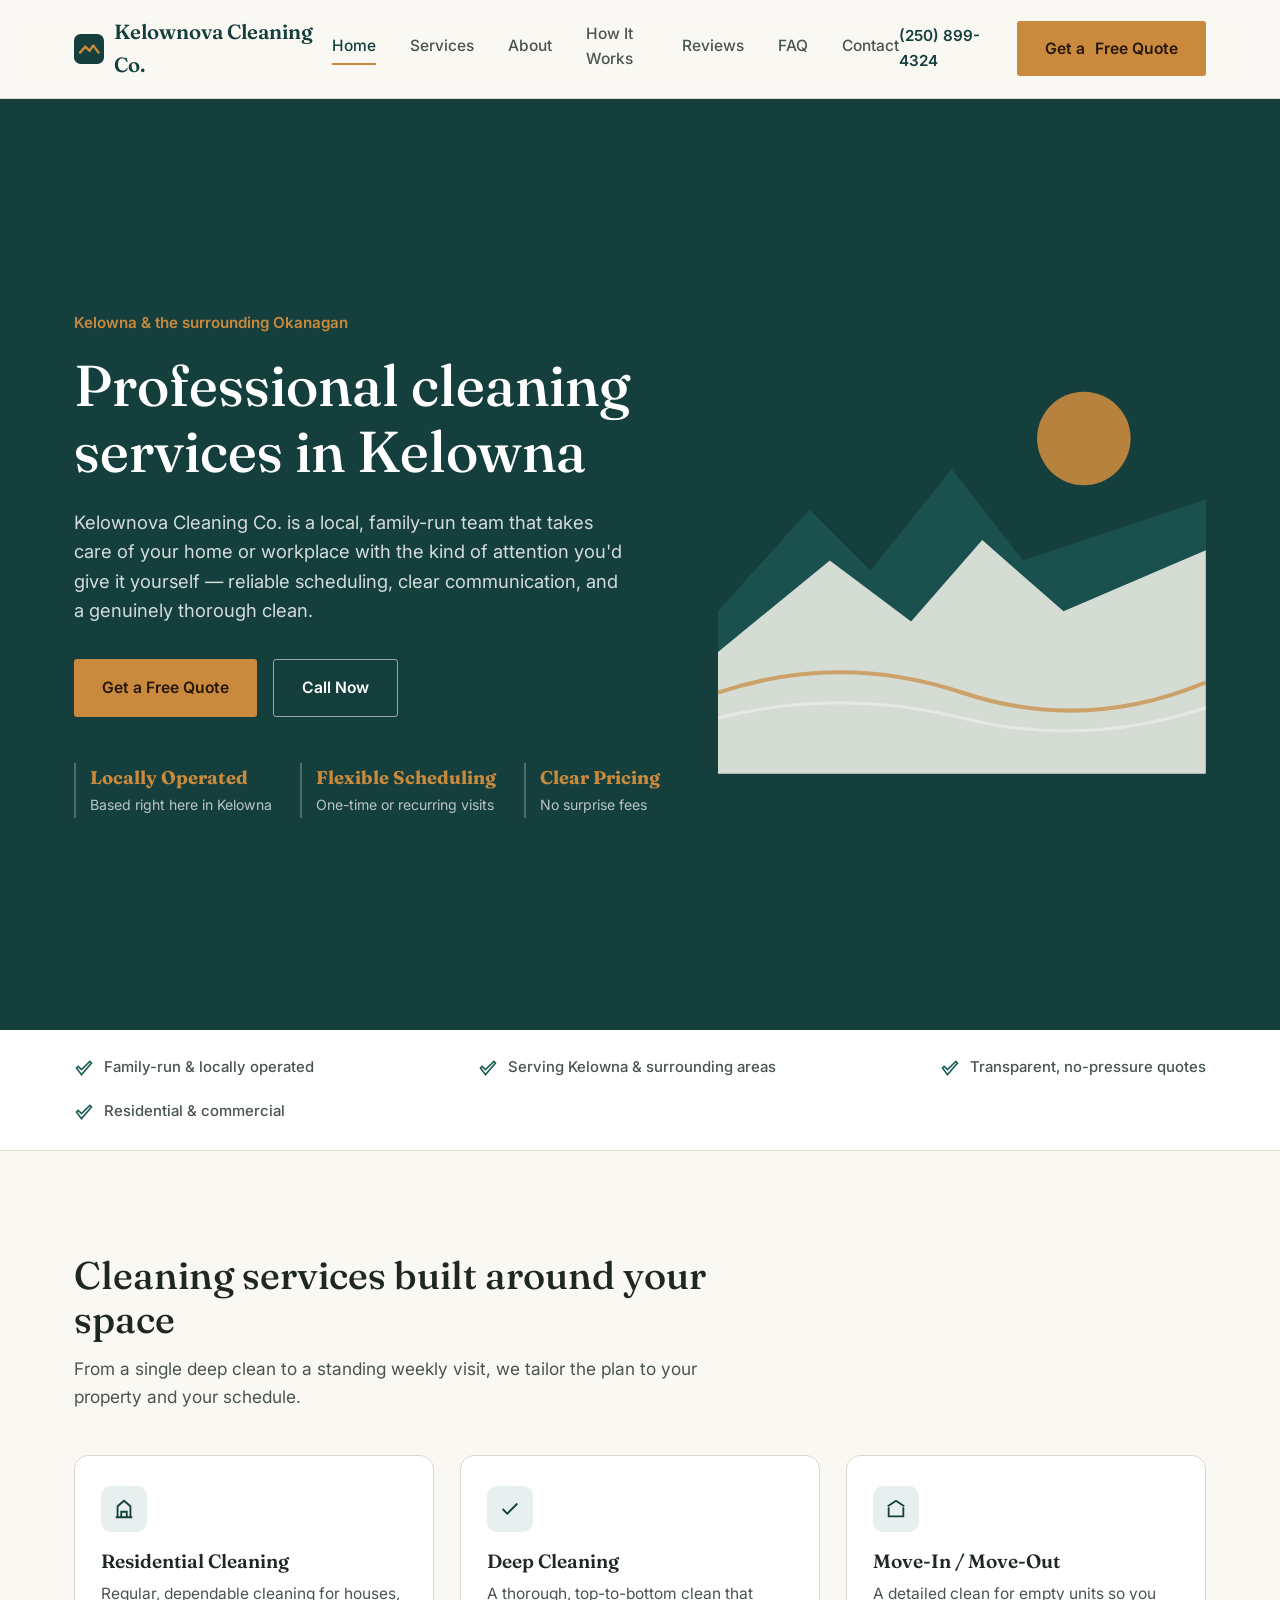
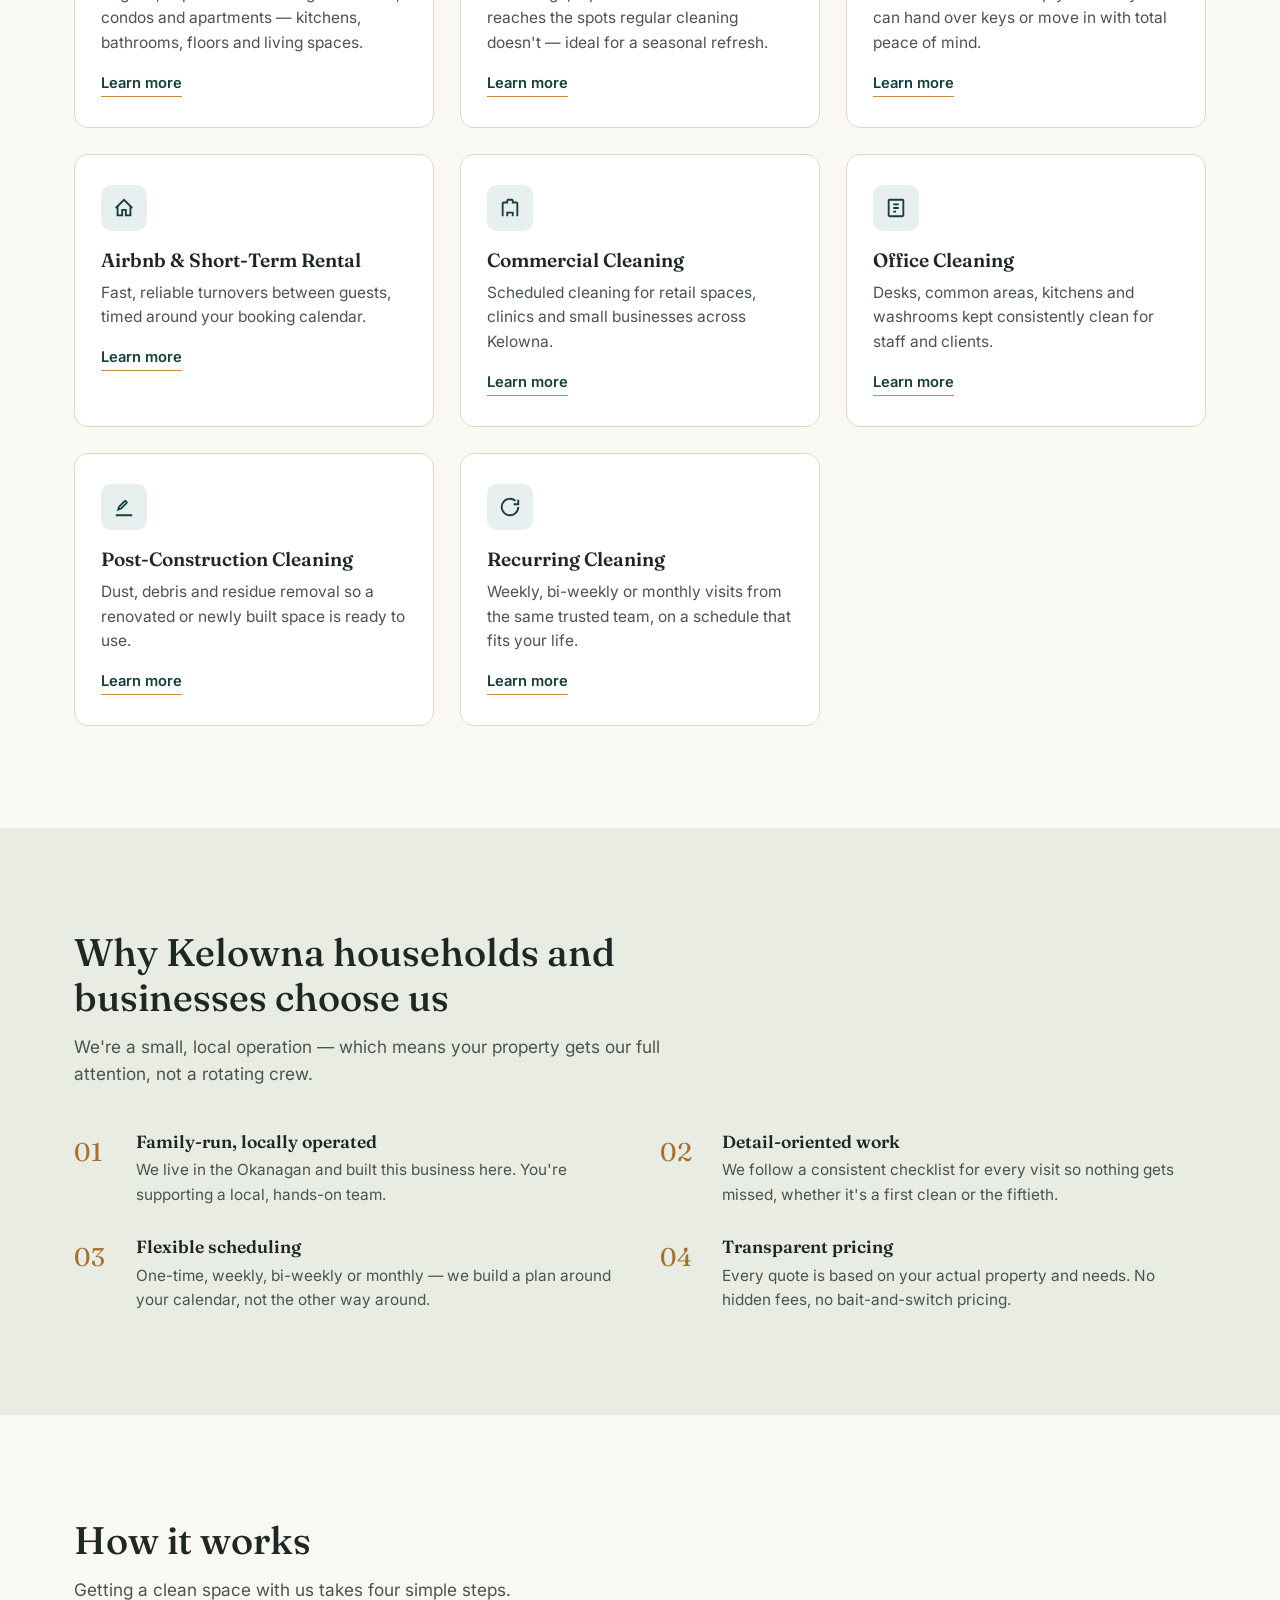
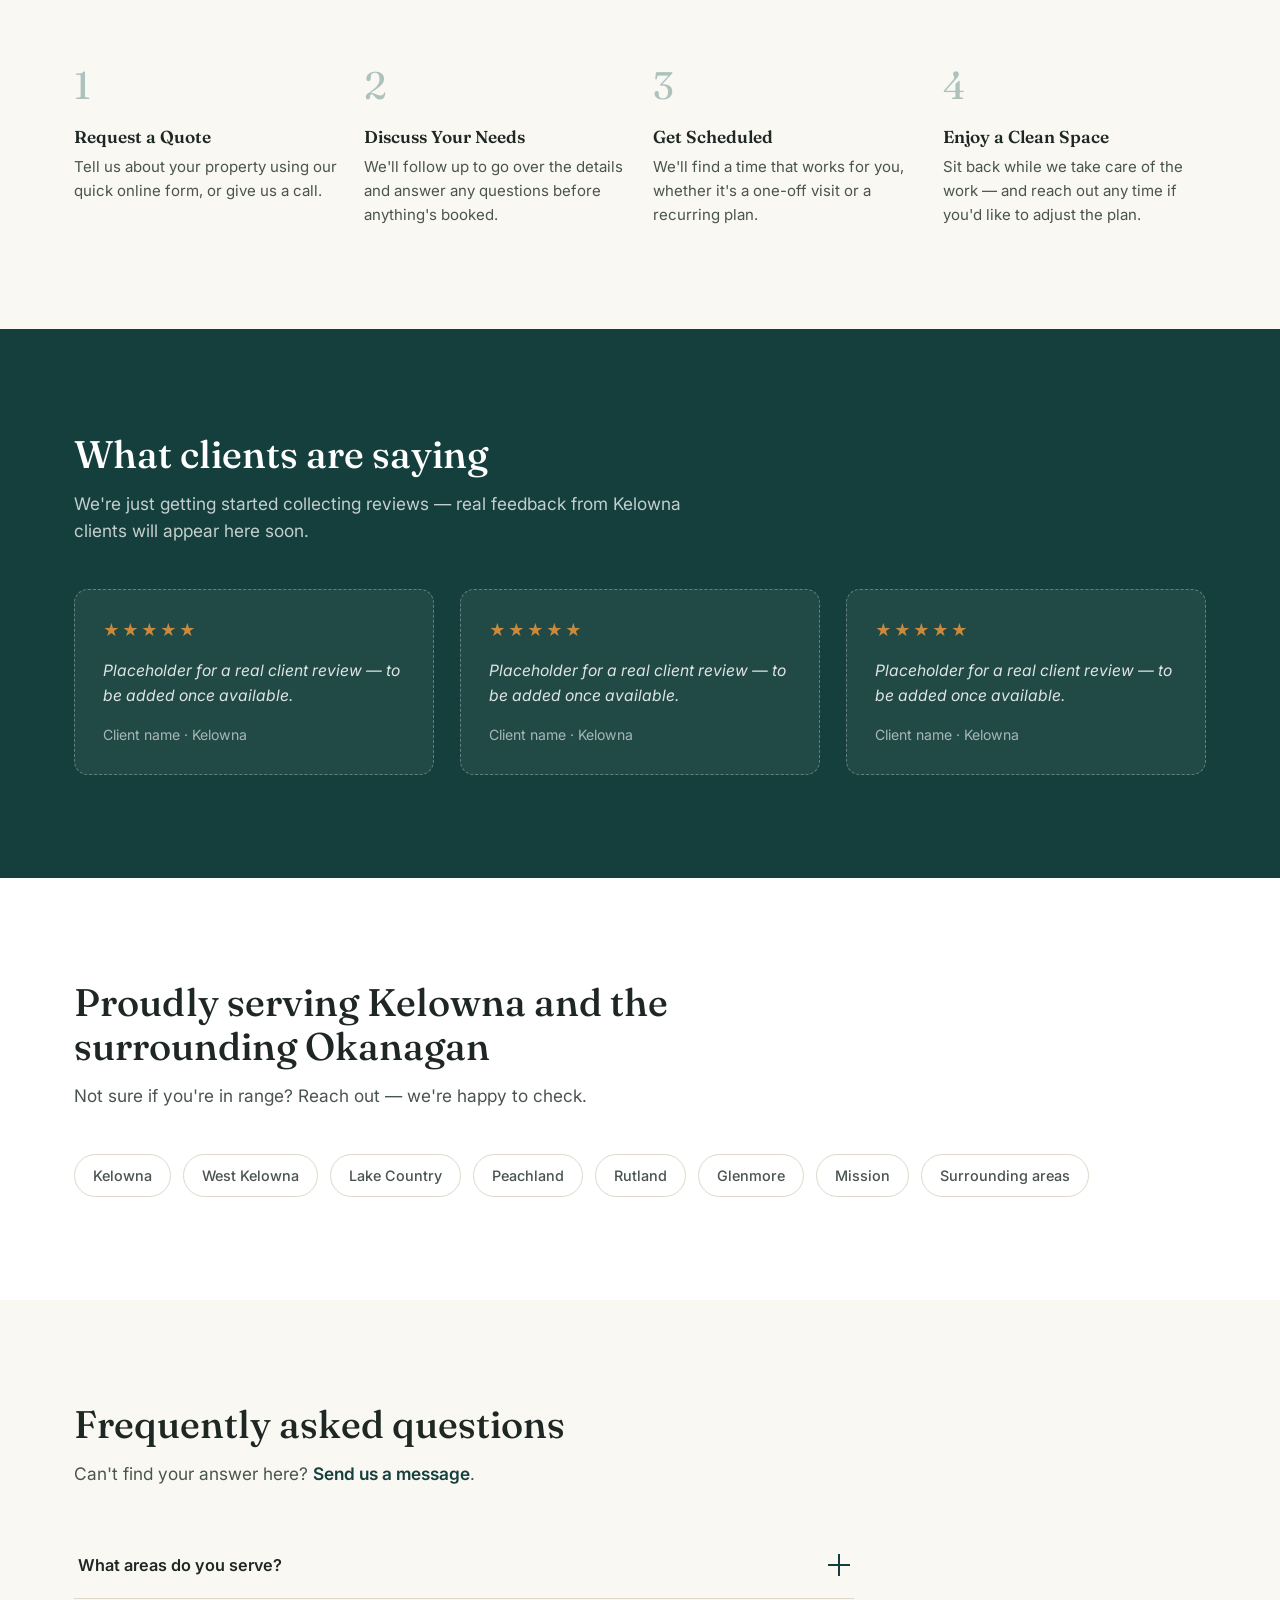
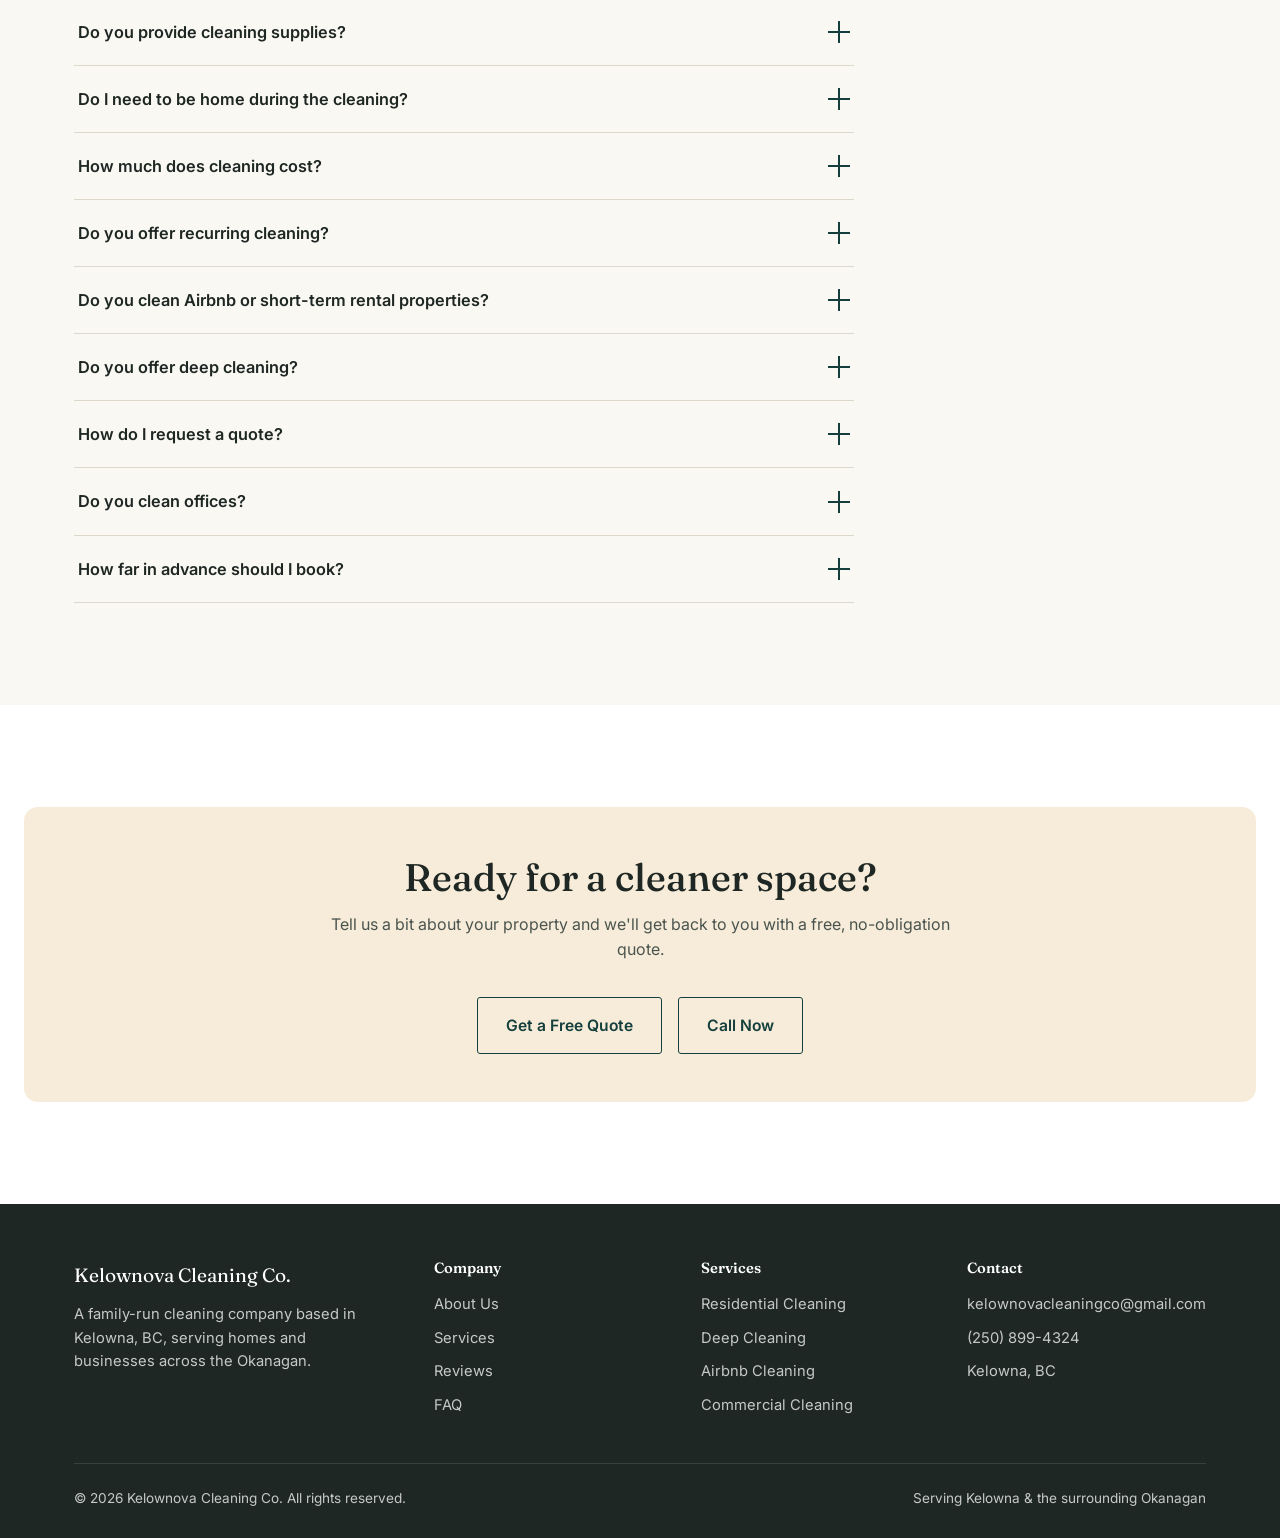
==== index.html @ 409ff2c6 "Add files via upload" ====
<!DOCTYPE html>
<html lang="en-CA">
<head>
<meta charset="UTF-8">
<meta name="viewport" content="width=device-width, initial-scale=1.0">
<title>Cleaning Services in Kelowna, BC | Kelownova Cleaning Co.</title>
<meta name="description" content="Kelownova Cleaning Co. is a family-run cleaning company serving Kelowna and the surrounding Okanagan. Residential, deep, move-out, Airbnb and commercial cleaning. Get a free quote today.">
<link rel="canonical" href="https://www.kelownovacleaningco.com/">

<!-- Open Graph -->
<meta property="og:type" content="website">
<meta property="og:site_name" content="Kelownova Cleaning Co.">
<meta property="og:title" content="Cleaning Services in Kelowna, BC | Kelownova Cleaning Co.">
<meta property="og:description" content="Reliable, detail-oriented residential and commercial cleaning in Kelowna and the surrounding Okanagan. Request your free, no-obligation quote.">
<meta property="og:url" content="https://www.kelownovacleaningco.com/">
<meta property="og:image" content="https://www.kelownovacleaningco.com/assets/og-image.jpg">
<meta property="og:locale" content="en_CA">
<meta name="twitter:card" content="summary_large_image">

<link rel="icon" href="data:image/svg+xml,<svg xmlns=%22http://www.w3.org/2000/svg%22 viewBox=%220 0 100 100%22><rect width=%22100%22 height=%22100%22 rx=%2222%22 fill=%22%23143f3c%22/><path d=%22M20 62 L38 42 L52 56 L64 38 L82 62%22 stroke=%22%23c98a3e%22 stroke-width=%228%22 fill=%22none%22 stroke-linecap=%22round%22 stroke-linejoin=%22round%22/></svg>">

<link rel="preconnect" href="https://fonts.googleapis.com">
<link rel="preconnect" href="https://fonts.gstatic.com" crossorigin>
<link href="https://fonts.googleapis.com/css2?family=Fraunces:opsz,wght@9..144,500;9..144,600&family=Inter:wght@400;500;600;700&display=swap" rel="stylesheet">
<link rel="stylesheet" href="style.css">

<script type="application/ld+json">
{
  "@context": "https://schema.org",
  "@type": "LocalBusiness",
  "@id": "https://www.kelownovacleaningco.com/#business",
  "name": "Kelownova Cleaning Co.",
  "image": "https://www.kelownovacleaningco.com/assets/og-image.jpg",
  "url": "https://www.kelownovacleaningco.com/",
  "email": "kelownovacleaningco@gmail.com",
  "priceRange": "$$",
  "areaServed": {
    "@type": "City",
    "name": "Kelowna"
  },
  "address": {
    "@type": "PostalAddress",
    "addressLocality": "Kelowna",
    "addressRegion": "BC",
    "addressCountry": "CA"
  },
  "makesOffer": [
    { "@type": "Offer", "itemOffered": { "@type": "Service", "name": "Residential Cleaning" } },
    { "@type": "Offer", "itemOffered": { "@type": "Service", "name": "Deep Cleaning" } },
    { "@type": "Offer", "itemOffered": { "@type": "Service", "name": "Move-In / Move-Out Cleaning" } },
    { "@type": "Offer", "itemOffered": { "@type": "Service", "name": "Airbnb / Short-Term Rental Cleaning" } },
    { "@type": "Offer", "itemOffered": { "@type": "Service", "name": "Commercial Cleaning" } },
    { "@type": "Offer", "itemOffered": { "@type": "Service", "name": "Office Cleaning" } },
    { "@type": "Offer", "itemOffered": { "@type": "Service", "name": "Post-Construction Cleaning" } },
    { "@type": "Offer", "itemOffered": { "@type": "Service", "name": "Recurring Cleaning" } }
  ]
}
</script>
</head>
<body>

<a class="skip-link" href="#main">Skip to main content</a>

<header class="site-header">
  <nav class="nav container" aria-label="Primary">
    <a href="index.html" class="brand">
      <svg width="30" height="30" viewBox="0 0 100 100" aria-hidden="true"><rect width="100" height="100" rx="22" fill="#143f3c"/><path d="M20 62 L38 42 L52 56 L64 38 L82 62" stroke="#c98a3e" stroke-width="8" fill="none" stroke-linecap="round" stroke-linejoin="round"/></svg>
      Kelownova Cleaning Co.
    </a>
    <button class="nav-toggle" aria-expanded="false" aria-controls="nav-links" aria-label="Toggle navigation menu">
      <span></span><span></span><span></span>
    </button>
    <div class="nav-links" id="nav-links">
      <a href="index.html" aria-current="page">Home</a>
      <a href="services.html">Services</a>
      <a href="about.html">About</a>
      <a href="index.html#how-it-works">How It Works</a>
      <a href="index.html#reviews">Reviews</a>
      <a href="index.html#faq">FAQ</a>
      <a href="contact.html">Contact</a>
    </div>
    <div class="nav-cta">
      <span class="nav-phone">(250) 899-4324</span>
      <a href="contact.html" class="btn btn-primary"><span class="btn-text-full">Get a</span> Free Quote</a>
    </div>
  </nav>
</header>

<main id="main">

  <!-- HERO -->
  <section class="hero">
    <div class="container">
      <div class="hero-copy">
        <span class="hero-eyebrow">Kelowna &amp; the surrounding Okanagan</span>
        <h1>Professional cleaning services in Kelowna</h1>
        <p class="hero-lede">Kelownova Cleaning Co. is a local, family-run team that takes care of your home or workplace with the kind of attention you'd give it yourself &mdash; reliable scheduling, clear communication, and a genuinely thorough clean.</p>
        <div class="hero-actions">
          <a href="contact.html" class="btn btn-primary">Get a Free Quote</a>
          <a href="tel:+12508994324" class="btn btn-secondary">Call Now</a>
        </div>
        <div class="hero-trust">
          <div>
            <strong>Locally Operated</strong>
            <span>Based right here in Kelowna</span>
          </div>
          <div>
            <strong>Flexible Scheduling</strong>
            <span>One-time or recurring visits</span>
          </div>
          <div>
            <strong>Clear Pricing</strong>
            <span>No surprise fees</span>
          </div>
        </div>
      </div>
      <div class="hero-art" aria-hidden="true">
        <svg viewBox="0 0 480 420" fill="none" xmlns="http://www.w3.org/2000/svg">
          <circle cx="360" cy="90" r="46" fill="#c98a3e" opacity="0.9"/>
          <path d="M0 260 L90 160 L150 220 L230 120 L300 210 L480 150 L480 420 L0 420 Z" fill="#1f5f5b" opacity="0.55"/>
          <path d="M0 300 L110 210 L190 270 L260 190 L340 260 L480 200 L480 420 L0 420 Z" fill="#e8ece3" opacity="0.9"/>
          <path d="M0 340 Q120 300 240 340 T480 330" stroke="#c98a3e" stroke-width="4" fill="none" opacity="0.7"/>
          <path d="M0 365 Q120 335 240 365 T480 355" stroke="#faf8f3" stroke-width="3" fill="none" opacity="0.5"/>
        </svg>
      </div>
    </div>
  </section>

  <!-- TRUST BAR -->
  <div class="trust-bar">
    <div class="container">
      <div class="trust-item">
        <svg width="20" height="20" viewBox="0 0 24 24" fill="none" stroke="currentColor" stroke-width="2"><path d="M3 12l2-2 4 4L19 4l2 2L9 20z"/></svg>
        Family-run &amp; locally operated
      </div>
      <div class="trust-item">
        <svg width="20" height="20" viewBox="0 0 24 24" fill="none" stroke="currentColor" stroke-width="2"><path d="M3 12l2-2 4 4L19 4l2 2L9 20z"/></svg>
        Serving Kelowna &amp; surrounding areas
      </div>
      <div class="trust-item">
        <svg width="20" height="20" viewBox="0 0 24 24" fill="none" stroke="currentColor" stroke-width="2"><path d="M3 12l2-2 4 4L19 4l2 2L9 20z"/></svg>
        Transparent, no-pressure quotes
      </div>
      <div class="trust-item">
        <svg width="20" height="20" viewBox="0 0 24 24" fill="none" stroke="currentColor" stroke-width="2"><path d="M3 12l2-2 4 4L19 4l2 2L9 20z"/></svg>
        Residential &amp; commercial
      </div>
    </div>
  </div>

  <!-- SERVICES OVERVIEW -->
  <section id="services" class="bg-cream">
    <div class="container">
      <div class="section-head reveal">
        <h2>Cleaning services built around your space</h2>
        <p>From a single deep clean to a standing weekly visit, we tailor the plan to your property and your schedule.</p>
      </div>
      <div class="grid-3">
        <article class="service-card reveal">
          <div class="icon"><svg width="22" height="22" viewBox="0 0 24 24" fill="none" stroke="currentColor" stroke-width="2"><path d="M3 21h18M5 21V9l7-6 7 6v12M9 21v-6h6v6"/></svg></div>
          <h3>Residential Cleaning</h3>
          <p>Regular, dependable cleaning for houses, condos and apartments &mdash; kitchens, bathrooms, floors and living spaces.</p>
          <a class="card-link" href="services.html#residential">Learn more</a>
        </article>
        <article class="service-card reveal">
          <div class="icon"><svg width="22" height="22" viewBox="0 0 24 24" fill="none" stroke="currentColor" stroke-width="2"><path d="M20 6L9 17l-5-5"/></svg></div>
          <h3>Deep Cleaning</h3>
          <p>A thorough, top-to-bottom clean that reaches the spots regular cleaning doesn't &mdash; ideal for a seasonal refresh.</p>
          <a class="card-link" href="services.html#deep-cleaning">Learn more</a>
        </article>
        <article class="service-card reveal">
          <div class="icon"><svg width="22" height="22" viewBox="0 0 24 24" fill="none" stroke="currentColor" stroke-width="2"><path d="M3 9l9-6 9 6M4 10v10h16V10"/></svg></div>
          <h3>Move-In / Move-Out</h3>
          <p>A detailed clean for empty units so you can hand over keys or move in with total peace of mind.</p>
          <a class="card-link" href="services.html#move-in-out">Learn more</a>
        </article>
        <article class="service-card reveal">
          <div class="icon"><svg width="22" height="22" viewBox="0 0 24 24" fill="none" stroke="currentColor" stroke-width="2"><path d="M3 12l9-9 9 9M5 10v10h5v-6h4v6h5V10"/></svg></div>
          <h3>Airbnb &amp; Short-Term Rental</h3>
          <p>Fast, reliable turnovers between guests, timed around your booking calendar.</p>
          <a class="card-link" href="services.html#airbnb">Learn more</a>
        </article>
        <article class="service-card reveal">
          <div class="icon"><svg width="22" height="22" viewBox="0 0 24 24" fill="none" stroke="currentColor" stroke-width="2"><path d="M4 21V7a1 1 0 011-1h4V4a1 1 0 011-1h4a1 1 0 011 1v2h4a1 1 0 011 1v14M9 21v-4h6v4"/></svg></div>
          <h3>Commercial Cleaning</h3>
          <p>Scheduled cleaning for retail spaces, clinics and small businesses across Kelowna.</p>
          <a class="card-link" href="services.html#commercial">Learn more</a>
        </article>
        <article class="service-card reveal">
          <div class="icon"><svg width="22" height="22" viewBox="0 0 24 24" fill="none" stroke="currentColor" stroke-width="2"><rect x="4" y="3" width="16" height="18" rx="1"/><path d="M9 8h6M9 12h6M9 16h3"/></svg></div>
          <h3>Office Cleaning</h3>
          <p>Desks, common areas, kitchens and washrooms kept consistently clean for staff and clients.</p>
          <a class="card-link" href="services.html#office">Learn more</a>
        </article>
        <article class="service-card reveal">
          <div class="icon"><svg width="22" height="22" viewBox="0 0 24 24" fill="none" stroke="currentColor" stroke-width="2"><path d="M14.7 6.3a1 1 0 010 1.4l-6 6-3 1 1-3 6-6a1 1 0 011.4 0zM3 21h18"/></svg></div>
          <h3>Post-Construction Cleaning</h3>
          <p>Dust, debris and residue removal so a renovated or newly built space is ready to use.</p>
          <a class="card-link" href="services.html#post-construction">Learn more</a>
        </article>
        <article class="service-card reveal">
          <div class="icon"><svg width="22" height="22" viewBox="0 0 24 24" fill="none" stroke="currentColor" stroke-width="2"><path d="M21 12a9 9 0 11-3-6.7M21 4v5h-5"/></svg></div>
          <h3>Recurring Cleaning</h3>
          <p>Weekly, bi-weekly or monthly visits from the same trusted team, on a schedule that fits your life.</p>
          <a class="card-link" href="services.html#recurring">Learn more</a>
        </article>
      </div>
    </div>
  </section>

  <!-- WHY CHOOSE US -->
  <section class="why">
    <div class="container">
      <div class="section-head reveal">
        <h2>Why Kelowna households and businesses choose us</h2>
        <p>We're a small, local operation &mdash; which means your property gets our full attention, not a rotating crew.</p>
      </div>
      <div class="why-list">
        <div class="why-item reveal">
          <span class="num">01</span>
          <div>
            <h3>Family-run, locally operated</h3>
            <p>We live in the Okanagan and built this business here. You're supporting a local, hands-on team.</p>
          </div>
        </div>
        <div class="why-item reveal">
          <span class="num">02</span>
          <div>
            <h3>Detail-oriented work</h3>
            <p>We follow a consistent checklist for every visit so nothing gets missed, whether it's a first clean or the fiftieth.</p>
          </div>
        </div>
        <div class="why-item reveal">
          <span class="num">03</span>
          <div>
            <h3>Flexible scheduling</h3>
            <p>One-time, weekly, bi-weekly or monthly &mdash; we build a plan around your calendar, not the other way around.</p>
          </div>
        </div>
        <div class="why-item reveal">
          <span class="num">04</span>
          <div>
            <h3>Transparent pricing</h3>
            <p>Every quote is based on your actual property and needs. No hidden fees, no bait-and-switch pricing.</p>
          </div>
        </div>
      </div>
    </div>
  </section>

  <!-- HOW IT WORKS -->
  <section id="how-it-works" class="bg-cream">
    <div class="container">
      <div class="section-head reveal">
        <h2>How it works</h2>
        <p>Getting a clean space with us takes four simple steps.</p>
      </div>
      <div class="steps">
        <div class="step reveal">
          <span class="step-number">1</span>
          <h3>Request a Quote</h3>
          <p>Tell us about your property using our quick online form, or give us a call.</p>
        </div>
        <div class="step reveal">
          <span class="step-number">2</span>
          <h3>Discuss Your Needs</h3>
          <p>We'll follow up to go over the details and answer any questions before anything's booked.</p>
        </div>
        <div class="step reveal">
          <span class="step-number">3</span>
          <h3>Get Scheduled</h3>
          <p>We'll find a time that works for you, whether it's a one-off visit or a recurring plan.</p>
        </div>
        <div class="step reveal">
          <span class="step-number">4</span>
          <h3>Enjoy a Clean Space</h3>
          <p>Sit back while we take care of the work &mdash; and reach out any time if you'd like to adjust the plan.</p>
        </div>
      </div>
    </div>
  </section>

  <!-- REVIEWS -->
  <section id="reviews" class="reviews">
    <div class="container">
      <div class="section-head reveal">
        <h2>What clients are saying</h2>
        <p>We're just getting started collecting reviews &mdash; real feedback from Kelowna clients will appear here soon.</p>
      </div>
      <div class="grid-3">
        <div class="review-card reveal">
          <div class="stars" aria-hidden="true">★★★★★</div>
          <p class="quote">Placeholder for a real client review &mdash; to be added once available.</p>
          <div class="who">Client name &middot; Kelowna</div>
        </div>
        <div class="review-card reveal">
          <div class="stars" aria-hidden="true">★★★★★</div>
          <p class="quote">Placeholder for a real client review &mdash; to be added once available.</p>
          <div class="who">Client name &middot; Kelowna</div>
        </div>
        <div class="review-card reveal">
          <div class="stars" aria-hidden="true">★★★★★</div>
          <p class="quote">Placeholder for a real client review &mdash; to be added once available.</p>
          <div class="who">Client name &middot; Kelowna</div>
        </div>
      </div>
    </div>
  </section>

  <!-- SERVICE AREA -->
  <section class="bg-paper">
    <div class="container">
      <div class="section-head reveal">
        <h2>Proudly serving Kelowna and the surrounding Okanagan</h2>
        <p>Not sure if you're in range? Reach out &mdash; we're happy to check.</p>
      </div>
      <div class="area-list reveal">
        <span class="area-chip">Kelowna</span>
        <span class="area-chip">West Kelowna</span>
        <span class="area-chip">Lake Country</span>
        <span class="area-chip">Peachland</span>
        <span class="area-chip">Rutland</span>
        <span class="area-chip">Glenmore</span>
        <span class="area-chip">Mission</span>
        <span class="area-chip">Surrounding areas</span>
      </div>
    </div>
  </section>

  <!-- FAQ -->
  <section id="faq" class="bg-cream">
    <div class="container">
      <div class="section-head reveal">
        <h2>Frequently asked questions</h2>
        <p>Can't find your answer here? <a href="contact.html" style="color:var(--lake-dark); font-weight:600;">Send us a message</a>.</p>
      </div>
      <div class="faq-list reveal">
        <details class="faq-item">
          <summary>What areas do you serve?<span class="plus" aria-hidden="true"></span></summary>
          <p class="faq-answer">We serve Kelowna and the surrounding Okanagan, including West Kelowna, Lake Country and Peachland. If you're just outside these areas, reach out and we'll let you know if we can help.</p>
        </details>
        <details class="faq-item">
          <summary>Do you provide cleaning supplies?<span class="plus" aria-hidden="true"></span></summary>
          <p class="faq-answer">We can discuss whether we bring supplies and equipment or use yours when we go over your quote, so everything is clear before your first visit.</p>
        </details>
        <details class="faq-item">
          <summary>Do I need to be home during the cleaning?<span class="plus" aria-hidden="true"></span></summary>
          <p class="faq-answer">Not necessarily. Many clients provide access instructions and go about their day. We'll work out an arrangement that feels comfortable for you.</p>
        </details>
        <details class="faq-item">
          <summary>How much does cleaning cost?<span class="plus" aria-hidden="true"></span></summary>
          <p class="faq-answer">Pricing depends on the size and condition of your property, the type of cleaning and how often you'd like us to visit. Request a free quote and we'll give you a clear, upfront price.</p>
        </details>
        <details class="faq-item">
          <summary>Do you offer recurring cleaning?<span class="plus" aria-hidden="true"></span></summary>
          <p class="faq-answer">Yes. We offer weekly, bi-weekly and monthly recurring plans in addition to one-time visits.</p>
        </details>
        <details class="faq-item">
          <summary>Do you clean Airbnb or short-term rental properties?<span class="plus" aria-hidden="true"></span></summary>
          <p class="faq-answer">Yes, we offer turnover cleaning for short-term rentals, timed around your guest check-in and check-out schedule.</p>
        </details>
        <details class="faq-item">
          <summary>Do you offer deep cleaning?<span class="plus" aria-hidden="true"></span></summary>
          <p class="faq-answer">Yes. Deep cleaning covers the detailed, less-frequent tasks that go beyond a standard clean &mdash; a great option for a seasonal reset or before a regular cleaning plan begins.</p>
        </details>
        <details class="faq-item">
          <summary>How do I request a quote?<span class="plus" aria-hidden="true"></span></summary>
          <p class="faq-answer">Fill out the quote form on our Contact page or give us a call. We'll follow up to confirm details and provide a price.</p>
        </details>
        <details class="faq-item">
          <summary>Do you clean offices?<span class="plus" aria-hidden="true"></span></summary>
          <p class="faq-answer">Yes, we offer office and small commercial cleaning on a schedule that works around your business hours.</p>
        </details>
        <details class="faq-item">
          <summary>How far in advance should I book?<span class="plus" aria-hidden="true"></span></summary>
          <p class="faq-answer">It depends on the season and our current schedule. We recommend reaching out as early as you can, especially for move-in/move-out or one-time deep cleans with a fixed date.</p>
        </details>
      </div>
    </div>
  </section>

  <!-- FINAL CTA -->
  <section class="bg-paper">
    <div class="cta-banner reveal">
      <h2>Ready for a cleaner space?</h2>
      <p>Tell us a bit about your property and we'll get back to you with a free, no-obligation quote.</p>
      <div class="hero-actions">
        <a href="contact.html" class="btn btn-outline">Get a Free Quote</a>
        <a href="tel:+12508994324" class="btn btn-outline">Call Now</a>
      </div>
    </div>
  </section>

</main>

<footer class="site-footer">
  <div class="container">
    <div class="footer-grid">
      <div>
        <div class="footer-brand">Kelownova Cleaning Co.</div>
        <p style="max-width:32ch; font-size:0.92rem;">A family-run cleaning company based in Kelowna, BC, serving homes and businesses across the Okanagan.</p>
      </div>
      <div>
        <h4>Company</h4>
        <ul>
          <li><a href="about.html">About Us</a></li>
          <li><a href="services.html">Services</a></li>
          <li><a href="index.html#reviews">Reviews</a></li>
          <li><a href="index.html#faq">FAQ</a></li>
        </ul>
      </div>
      <div>
        <h4>Services</h4>
        <ul>
          <li><a href="services.html#residential">Residential Cleaning</a></li>
          <li><a href="services.html#deep-cleaning">Deep Cleaning</a></li>
          <li><a href="services.html#airbnb">Airbnb Cleaning</a></li>
          <li><a href="services.html#commercial">Commercial Cleaning</a></li>
        </ul>
      </div>
      <div>
        <h4>Contact</h4>
        <ul>
          <li><a href="mailto:kelownovacleaningco@gmail.com">kelownovacleaningco@gmail.com</a></li>
          <li><a href="tel:+12508994324">(250) 899-4324</a></li>
          <li>Kelowna, BC</li>
        </ul>
      </div>
    </div>
    <div class="footer-bottom">
      <span>&copy; <span id="year"></span> Kelownova Cleaning Co. All rights reserved.</span>
      <span>Serving Kelowna &amp; the surrounding Okanagan</span>
    </div>
  </div>
</footer>

<script src="script.js"></script>
</body>
</html>
---- style.css ----
/* ============================================================
   Kelownova Cleaning Co. — Stylesheet
   Design language: Okanagan lake + orchard, warm and grounded.
   Fonts: Fraunces (display) / Inter (body & UI)
   ============================================================ */

/* ---------- Reset ---------- */
*,
*::before,
*::after {
  box-sizing: border-box;
}

html {
  scroll-behavior: smooth;
}

@media (prefers-reduced-motion: reduce) {
  html {
    scroll-behavior: auto;
  }
  *,
  *::before,
  *::after {
    animation-duration: 0.01ms !important;
    animation-iteration-count: 1 !important;
    transition-duration: 0.01ms !important;
    scroll-behavior: auto !important;
  }
}

body,
h1, h2, h3, h4, p, ul, ol, figure {
  margin: 0;
}

ul, ol {
  padding: 0;
  list-style: none;
}

img {
  max-width: 100%;
  display: block;
}

a {
  color: inherit;
  text-decoration: none;
}

button {
  font: inherit;
  cursor: pointer;
  border: none;
  background: none;
}

input, select, textarea {
  font: inherit;
  color: inherit;
}

/* ---------- Tokens ---------- */
:root {
  --cream: #faf8f3;
  --paper: #ffffff;
  --ink: #1e2723;
  --ink-soft: #4a544e;
  --lake: #1f5f5b;
  --lake-dark: #143f3c;
  --lake-tint: #e7f0ee;
  --gold: #c98a3e;
  --gold-dark: #a86f2c;
  --gold-tint: #f7ecd9;
  --sage: #e8ece3;
  --line: #ddd8ca;
  --shadow: 0 20px 40px -24px rgba(20, 34, 30, 0.35);

  --font-display: "Fraunces", Georgia, serif;
  --font-body: "Inter", -apple-system, BlinkMacSystemFont, "Segoe UI", sans-serif;

  --max: 1180px;
  --radius: 6px;
  --radius-lg: 14px;
}

/* ---------- Base ---------- */
body {
  font-family: var(--font-body);
  color: var(--ink);
  background: var(--cream);
  line-height: 1.6;
  -webkit-font-smoothing: antialiased;
}

h1, h2, h3, h4 {
  font-family: var(--font-display);
  color: var(--ink);
  line-height: 1.15;
  font-weight: 600;
}

h1 { font-size: clamp(2.3rem, 4.5vw, 3.6rem); font-weight: 500; }
h2 { font-size: clamp(1.8rem, 3vw, 2.5rem); font-weight: 500; }
h3 { font-size: 1.35rem; }

p {
  max-width: 62ch;
}

.container {
  width: 100%;
  max-width: var(--max);
  margin-inline: auto;
  padding-inline: 24px;
}

section {
  padding-block: clamp(56px, 8vw, 104px);
}

.section-head {
  max-width: 640px;
  margin-bottom: 44px;
}

.section-head p {
  color: var(--ink-soft);
  font-size: 1.08rem;
  margin-top: 14px;
}

.section-head.center {
  margin-inline: auto;
  text-align: center;
}

/* Skip link */
.skip-link {
  position: absolute;
  left: -999px;
  top: auto;
  background: var(--lake-dark);
  color: #fff;
  padding: 12px 20px;
  border-radius: var(--radius);
  z-index: 200;
}

.skip-link:focus {
  left: 24px;
  top: 24px;
}

/* Focus visibility */
a:focus-visible,
button:focus-visible,
input:focus-visible,
select:focus-visible,
textarea:focus-visible,
summary:focus-visible {
  outline: 2.5px solid var(--gold-dark);
  outline-offset: 3px;
  border-radius: 3px;
}

/* ---------- Buttons ---------- */
.btn {
  display: inline-flex;
  align-items: center;
  gap: 10px;
  padding: 15px 28px;
  border-radius: 3px;
  font-weight: 600;
  font-size: 0.98rem;
  transition: transform 0.18s ease, box-shadow 0.18s ease, background 0.18s ease;
  white-space: nowrap;
}

.btn-primary {
  background: var(--gold);
  color: #26170a;
}

.btn-primary:hover {
  background: var(--gold-dark);
  transform: translateY(-1px);
}

.btn-secondary {
  background: transparent;
  color: var(--paper);
  border: 1.5px solid rgba(255, 255, 255, 0.55);
}

.btn-secondary:hover {
  background: rgba(255, 255, 255, 0.12);
}

.btn-outline {
  background: transparent;
  color: var(--lake-dark);
  border: 1.5px solid var(--lake-dark);
}

.btn-outline:hover {
  background: var(--lake-dark);
  color: #fff;
}

.btn-block {
  width: 100%;
  justify-content: center;
}

/* ---------- Header ---------- */
.site-header {
  position: sticky;
  top: 0;
  z-index: 100;
  background: rgba(250, 248, 243, 0.92);
  backdrop-filter: blur(8px);
  border-bottom: 1px solid var(--line);
}

.nav {
  display: flex;
  align-items: center;
  justify-content: space-between;
  padding-block: 16px;
}

.brand {
  display: flex;
  align-items: center;
  gap: 10px;
  font-family: var(--font-display);
  font-size: 1.28rem;
  color: var(--lake-dark);
  font-weight: 600;
}

.brand svg { flex-shrink: 0; }

.nav-links {
  display: flex;
  align-items: center;
  gap: 34px;
}

.nav-links a {
  font-size: 0.97rem;
  font-weight: 500;
  color: var(--ink-soft);
  position: relative;
  padding-bottom: 4px;
}

.nav-links a:hover,
.nav-links a[aria-current="page"] {
  color: var(--lake-dark);
}

.nav-links a[aria-current="page"]::after {
  content: "";
  position: absolute;
  left: 0;
  right: 0;
  bottom: -2px;
  height: 2px;
  background: var(--gold);
}

.nav-cta {
  display: flex;
  align-items: center;
  gap: 18px;
}

.nav-phone {
  display: none;
  font-weight: 600;
  color: var(--lake-dark);
  font-size: 0.95rem;
}

.nav-toggle {
  display: none;
  flex-direction: column;
  gap: 5px;
  padding: 8px;
}

.nav-toggle span {
  width: 24px;
  height: 2px;
  background: var(--ink);
  transition: transform 0.2s ease, opacity 0.2s ease;
}

.nav-toggle[aria-expanded="true"] span:nth-child(1) {
  transform: translateY(7px) rotate(45deg);
}
.nav-toggle[aria-expanded="true"] span:nth-child(2) {
  opacity: 0;
}
.nav-toggle[aria-expanded="true"] span:nth-child(3) {
  transform: translateY(-7px) rotate(-45deg);
}

@media (min-width: 860px) {
  .nav-phone { display: block; }
}

@media (max-width: 859px) {
  .nav-toggle { display: flex; }

  .nav-links {
    position: fixed;
    inset: 65px 0 0 0;
    background: var(--cream);
    flex-direction: column;
    justify-content: flex-start;
    align-items: flex-start;
    padding: 32px 28px;
    gap: 22px;
    transform: translateX(100%);
    transition: transform 0.28s ease;
    overflow-y: auto;
  }

  .nav-links.open {
    transform: translateX(0);
  }

  .nav-links a {
    font-size: 1.15rem;
  }

  .nav-cta .btn span.btn-text-full { display: none; }
}

/* ---------- Hero ---------- */
.hero {
  background: var(--lake-dark);
  color: #fff;
  position: relative;
  overflow: hidden;
}

.hero .container {
  display: grid;
  grid-template-columns: 1.1fr 0.9fr;
  gap: 48px;
  align-items: center;
  padding-block: clamp(56px, 9vw, 110px);
}

.hero-eyebrow {
  color: var(--gold);
  font-weight: 600;
  font-size: 0.95rem;
  margin-bottom: 18px;
  display: block;
}

.hero h1 {
  color: #fff;
}

.hero-lede {
  color: rgba(255, 255, 255, 0.82);
  font-size: 1.15rem;
  margin-top: 22px;
  max-width: 46ch;
}

.hero-actions {
  display: flex;
  flex-wrap: wrap;
  gap: 16px;
  margin-top: 34px;
}

.hero-trust {
  display: flex;
  gap: 28px;
  margin-top: 46px;
  flex-wrap: wrap;
}

.hero-trust div {
  border-left: 2px solid rgba(255, 255, 255, 0.25);
  padding-left: 14px;
}

.hero-trust strong {
  display: block;
  font-family: var(--font-display);
  font-size: 1.15rem;
  color: var(--gold);
}

.hero-trust span {
  font-size: 0.88rem;
  color: rgba(255, 255, 255, 0.7);
}

.hero-art {
  position: relative;
}

.hero-art svg {
  width: 100%;
  height: auto;
}

@media (max-width: 900px) {
  .hero .container {
    grid-template-columns: 1fr;
  }
  .hero-art {
    order: -1;
    max-width: 340px;
    margin-inline: auto;
  }
}

/* ---------- Trust bar ---------- */
.trust-bar {
  background: var(--paper);
  border-bottom: 1px solid var(--line);
  padding-block: 26px;
}

.trust-bar .container {
  display: flex;
  flex-wrap: wrap;
  gap: 20px 40px;
  justify-content: space-between;
  align-items: center;
}

.trust-item {
  display: flex;
  align-items: center;
  gap: 10px;
  font-size: 0.93rem;
  color: var(--ink-soft);
  font-weight: 500;
}

.trust-item svg {
  color: var(--lake);
  flex-shrink: 0;
}

/* ---------- Cards / grids ---------- */
.grid-3 {
  display: grid;
  grid-template-columns: repeat(3, 1fr);
  gap: 26px;
}

.grid-2 {
  display: grid;
  grid-template-columns: repeat(2, 1fr);
  gap: 26px;
}

@media (max-width: 860px) {
  .grid-3 { grid-template-columns: 1fr 1fr; }
}
@media (max-width: 600px) {
  .grid-3, .grid-2 { grid-template-columns: 1fr; }
}

.service-card {
  background: var(--paper);
  border: 1px solid var(--line);
  border-radius: var(--radius-lg);
  padding: 30px 26px;
  transition: border-color 0.2s ease, transform 0.2s ease;
}

.service-card:hover {
  border-color: var(--lake);
  transform: translateY(-3px);
}

.service-card .icon {
  width: 46px;
  height: 46px;
  border-radius: 10px;
  background: var(--lake-tint);
  color: var(--lake-dark);
  display: flex;
  align-items: center;
  justify-content: center;
  margin-bottom: 18px;
}

.service-card h3 {
  margin-bottom: 10px;
  font-size: 1.2rem;
}

.service-card p {
  color: var(--ink-soft);
  font-size: 0.97rem;
}

.service-card a.card-link {
  display: inline-block;
  margin-top: 16px;
  font-weight: 600;
  color: var(--lake-dark);
  font-size: 0.92rem;
  border-bottom: 1.5px solid var(--gold);
}

/* ---------- Why choose us ---------- */
.why {
  background: var(--sage);
}

.why-list {
  display: grid;
  grid-template-columns: repeat(2, 1fr);
  gap: 30px 40px;
}

@media (max-width: 700px) {
  .why-list { grid-template-columns: 1fr; }
}

.why-item {
  display: flex;
  gap: 18px;
}

.why-item .num {
  font-family: var(--font-display);
  font-size: 1.6rem;
  color: var(--gold-dark);
  flex-shrink: 0;
  width: 44px;
}

.why-item h3 {
  font-size: 1.1rem;
  margin-bottom: 6px;
}

.why-item p {
  color: var(--ink-soft);
  font-size: 0.96rem;
}

/* ---------- How it works ---------- */
.steps {
  display: grid;
  grid-template-columns: repeat(4, 1fr);
  gap: 26px;
  counter-reset: step;
}

@media (max-width: 900px) {
  .steps { grid-template-columns: 1fr 1fr; }
}
@media (max-width: 560px) {
  .steps { grid-template-columns: 1fr; }
}

.step {
  position: relative;
  padding-top: 8px;
}

.step .step-number {
  font-family: var(--font-display);
  font-size: 2.4rem;
  color: var(--lake);
  opacity: 0.35;
  display: block;
  margin-bottom: 10px;
}

.step h3 {
  font-size: 1.08rem;
  margin-bottom: 8px;
}

.step p {
  color: var(--ink-soft);
  font-size: 0.94rem;
}

/* ---------- Reviews ---------- */
.reviews {
  background: var(--lake-dark);
  color: #fff;
}

.reviews .section-head p {
  color: rgba(255, 255, 255, 0.75);
}

.reviews .section-head h2 {
  color: #fff;
}

.review-card {
  background: rgba(255, 255, 255, 0.06);
  border: 1px dashed rgba(255, 255, 255, 0.3);
  border-radius: var(--radius-lg);
  padding: 28px;
}

.review-card .stars {
  color: var(--gold);
  letter-spacing: 2px;
  margin-bottom: 14px;
}

.review-card p.quote {
  font-style: italic;
  color: rgba(255, 255, 255, 0.85);
  font-size: 0.98rem;
}

.review-card .who {
  margin-top: 16px;
  font-size: 0.88rem;
  color: rgba(255, 255, 255, 0.6);
}

/* ---------- Service area ---------- */
.area-list {
  display: flex;
  flex-wrap: wrap;
  gap: 12px;
  margin-top: 8px;
}

.area-chip {
  padding: 9px 18px;
  background: var(--paper);
  border: 1px solid var(--line);
  border-radius: 999px;
  font-size: 0.9rem;
  font-weight: 500;
  color: var(--ink-soft);
}

/* ---------- FAQ ---------- */
.faq-list {
  max-width: 780px;
}

.faq-item {
  border-bottom: 1px solid var(--line);
}

.faq-item summary {
  padding: 20px 4px;
  font-weight: 600;
  font-size: 1.02rem;
  cursor: pointer;
  display: flex;
  justify-content: space-between;
  align-items: center;
  gap: 16px;
  list-style: none;
}

.faq-item summary::-webkit-details-marker {
  display: none;
}

.faq-item summary .plus {
  flex-shrink: 0;
  width: 22px;
  height: 22px;
  position: relative;
}

.faq-item summary .plus::before,
.faq-item summary .plus::after {
  content: "";
  position: absolute;
  background: var(--lake-dark);
  transition: transform 0.2s ease;
}

.faq-item summary .plus::before {
  left: 0; top: 50%; width: 100%; height: 2px; transform: translateY(-50%);
}

.faq-item summary .plus::after {
  top: 0; left: 50%; height: 100%; width: 2px; transform: translateX(-50%);
}

.faq-item[open] summary .plus::after {
  transform: translateX(-50%) rotate(90deg);
  opacity: 0;
}

.faq-item .faq-answer {
  padding: 0 4px 22px;
  color: var(--ink-soft);
  max-width: 68ch;
}

/* ---------- CTA banner ---------- */
.cta-banner {
  background: var(--gold-tint);
  border-radius: var(--radius-lg);
  padding: 48px;
  text-align: center;
  margin-inline: 24px;
}

.cta-banner h2 {
  margin-bottom: 12px;
}

.cta-banner p {
  color: var(--ink-soft);
  margin-inline: auto;
  margin-bottom: 26px;
}

.cta-banner .hero-actions {
  justify-content: center;
}

/* ---------- Footer ---------- */
.site-footer {
  background: var(--ink);
  color: rgba(255, 255, 255, 0.75);
  padding-block: 56px 28px;
}

.footer-grid {
  display: grid;
  grid-template-columns: 1.4fr 1fr 1fr 1fr;
  gap: 32px;
  padding-bottom: 36px;
  border-bottom: 1px solid rgba(255, 255, 255, 0.12);
}

@media (max-width: 760px) {
  .footer-grid { grid-template-columns: 1fr 1fr; }
}
@media (max-width: 480px) {
  .footer-grid { grid-template-columns: 1fr; }
}

.footer-brand {
  font-family: var(--font-display);
  color: #fff;
  font-size: 1.2rem;
  margin-bottom: 12px;
}

.footer-grid h4 {
  color: #fff;
  font-size: 0.92rem;
  margin-bottom: 16px;
  font-weight: 600;
}

.footer-grid ul li {
  margin-bottom: 10px;
  font-size: 0.92rem;
}

.footer-grid ul li a:hover {
  color: #fff;
}

.footer-bottom {
  padding-top: 24px;
  font-size: 0.85rem;
  display: flex;
  justify-content: space-between;
  flex-wrap: wrap;
  gap: 10px;
}

/* ---------- Page hero (interior pages) ---------- */
.page-hero {
  background: var(--lake-dark);
  color: #fff;
  padding-block: 64px 56px;
}

.page-hero h1 {
  color: #fff;
  max-width: 20ch;
}

.page-hero p {
  color: rgba(255, 255, 255, 0.8);
  margin-top: 16px;
  font-size: 1.08rem;
}

.breadcrumb {
  font-size: 0.88rem;
  color: rgba(255, 255, 255, 0.6);
  margin-bottom: 18px;
}

.breadcrumb a { color: rgba(255, 255, 255, 0.85); }

/* ---------- Services page ---------- */
.service-detail {
  display: grid;
  grid-template-columns: 0.9fr 1.1fr;
  gap: 48px;
  align-items: start;
  padding-block: 52px;
  border-bottom: 1px solid var(--line);
}

.service-detail:last-of-type {
  border-bottom: none;
}

@media (max-width: 800px) {
  .service-detail {
    grid-template-columns: 1fr;
    gap: 22px;
  }
}

.service-detail .icon-lg {
  width: 58px;
  height: 58px;
  border-radius: 14px;
  background: var(--lake-tint);
  color: var(--lake-dark);
  display: flex;
  align-items: center;
  justify-content: center;
  margin-bottom: 18px;
}

.service-detail .tag {
  display: inline-block;
  background: var(--gold-tint);
  color: var(--gold-dark);
  font-size: 0.82rem;
  font-weight: 600;
  padding: 5px 12px;
  border-radius: 999px;
  margin-bottom: 14px;
}

.service-detail-body ul {
  margin-top: 18px;
  display: grid;
  gap: 10px;
}

.service-detail-body ul li {
  display: flex;
  gap: 10px;
  font-size: 0.96rem;
  color: var(--ink-soft);
}

.service-detail-body ul li svg {
  flex-shrink: 0;
  color: var(--lake);
  margin-top: 3px;
}

.service-detail-body .btn {
  margin-top: 22px;
}

/* ---------- About page ---------- */
.about-hero-split {
  display: grid;
  grid-template-columns: 1fr 1fr;
  gap: 48px;
  align-items: center;
}

@media (max-width: 800px) {
  .about-hero-split { grid-template-columns: 1fr; }
}

.about-hero-split p {
  color: var(--ink-soft);
  margin-top: 16px;
}

.values-grid {
  display: grid;
  grid-template-columns: repeat(3, 1fr);
  gap: 26px;
}

@media (max-width: 760px) {
  .values-grid { grid-template-columns: 1fr; }
}

.value-card {
  padding: 6px 0;
}

.value-card h3 {
  font-size: 1.1rem;
  margin: 12px 0 8px;
}

.value-card p {
  color: var(--ink-soft);
  font-size: 0.95rem;
}

/* ---------- Contact page / form ---------- */
.contact-wrap {
  display: grid;
  grid-template-columns: 1fr 1.25fr;
  gap: 48px;
  align-items: start;
}

@media (max-width: 900px) {
  .contact-wrap { grid-template-columns: 1fr; }
}

.contact-info-card {
  background: var(--paper);
  border: 1px solid var(--line);
  border-radius: var(--radius-lg);
  padding: 30px;
}

.contact-info-card h3 {
  font-size: 1.1rem;
  margin-bottom: 18px;
}

.contact-info-row {
  display: flex;
  gap: 14px;
  margin-bottom: 20px;
  align-items: flex-start;
}

.contact-info-row svg {
  color: var(--lake);
  flex-shrink: 0;
  margin-top: 2px;
}

.contact-info-row strong {
  display: block;
  font-size: 0.95rem;
}

.contact-info-row span,
.contact-info-row a {
  font-size: 0.92rem;
  color: var(--ink-soft);
}

.contact-info-row a:hover { color: var(--lake-dark); }

.quote-form {
  background: var(--paper);
  border: 1px solid var(--line);
  border-radius: var(--radius-lg);
  padding: 36px;
}

.form-row {
  display: grid;
  grid-template-columns: 1fr 1fr;
  gap: 20px;
}

@media (max-width: 560px) {
  .form-row { grid-template-columns: 1fr; }
}

.form-field {
  margin-bottom: 20px;
}

.form-field label {
  display: block;
  font-size: 0.9rem;
  font-weight: 600;
  margin-bottom: 7px;
}

.form-field .req {
  color: var(--gold-dark);
}

.form-field input,
.form-field select,
.form-field textarea {
  width: 100%;
  padding: 12px 14px;
  border: 1px solid var(--line);
  border-radius: var(--radius);
  background: var(--cream);
  font-size: 0.96rem;
  transition: border-color 0.18s ease;
}

.form-field input:focus,
.form-field select:focus,
.form-field textarea:focus {
  border-color: var(--lake);
  outline: none;
}

.form-field textarea {
  resize: vertical;
  min-height: 110px;
}

.form-note {
  font-size: 0.86rem;
  color: var(--ink-soft);
  margin-top: 14px;
}

.form-status {
  margin-top: 16px;
  padding: 14px 16px;
  border-radius: var(--radius);
  font-size: 0.92rem;
  display: none;
}

.form-status.visible {
  display: block;
}

.form-status.success {
  background: var(--lake-tint);
  color: var(--lake-dark);
}

.form-status.error {
  background: #fbe6e2;
  color: #8a3220;
}

/* ---------- Reveal-on-scroll ---------- */
.reveal {
  opacity: 0;
  transform: translateY(16px);
  transition: opacity 0.6s ease, transform 0.6s ease;
}

.reveal.in-view {
  opacity: 1;
  transform: translateY(0);
}

@media (prefers-reduced-motion: reduce) {
  .reveal {
    opacity: 1;
    transform: none;
  }
}

/* ---------- Misc ---------- */
.divider-note {
  text-align: center;
  color: var(--ink-soft);
  font-size: 0.9rem;
  margin-top: 30px;
}

.bg-paper { background: var(--paper); }
.bg-cream { background: var(--cream); }

.text-center { text-align: center; }
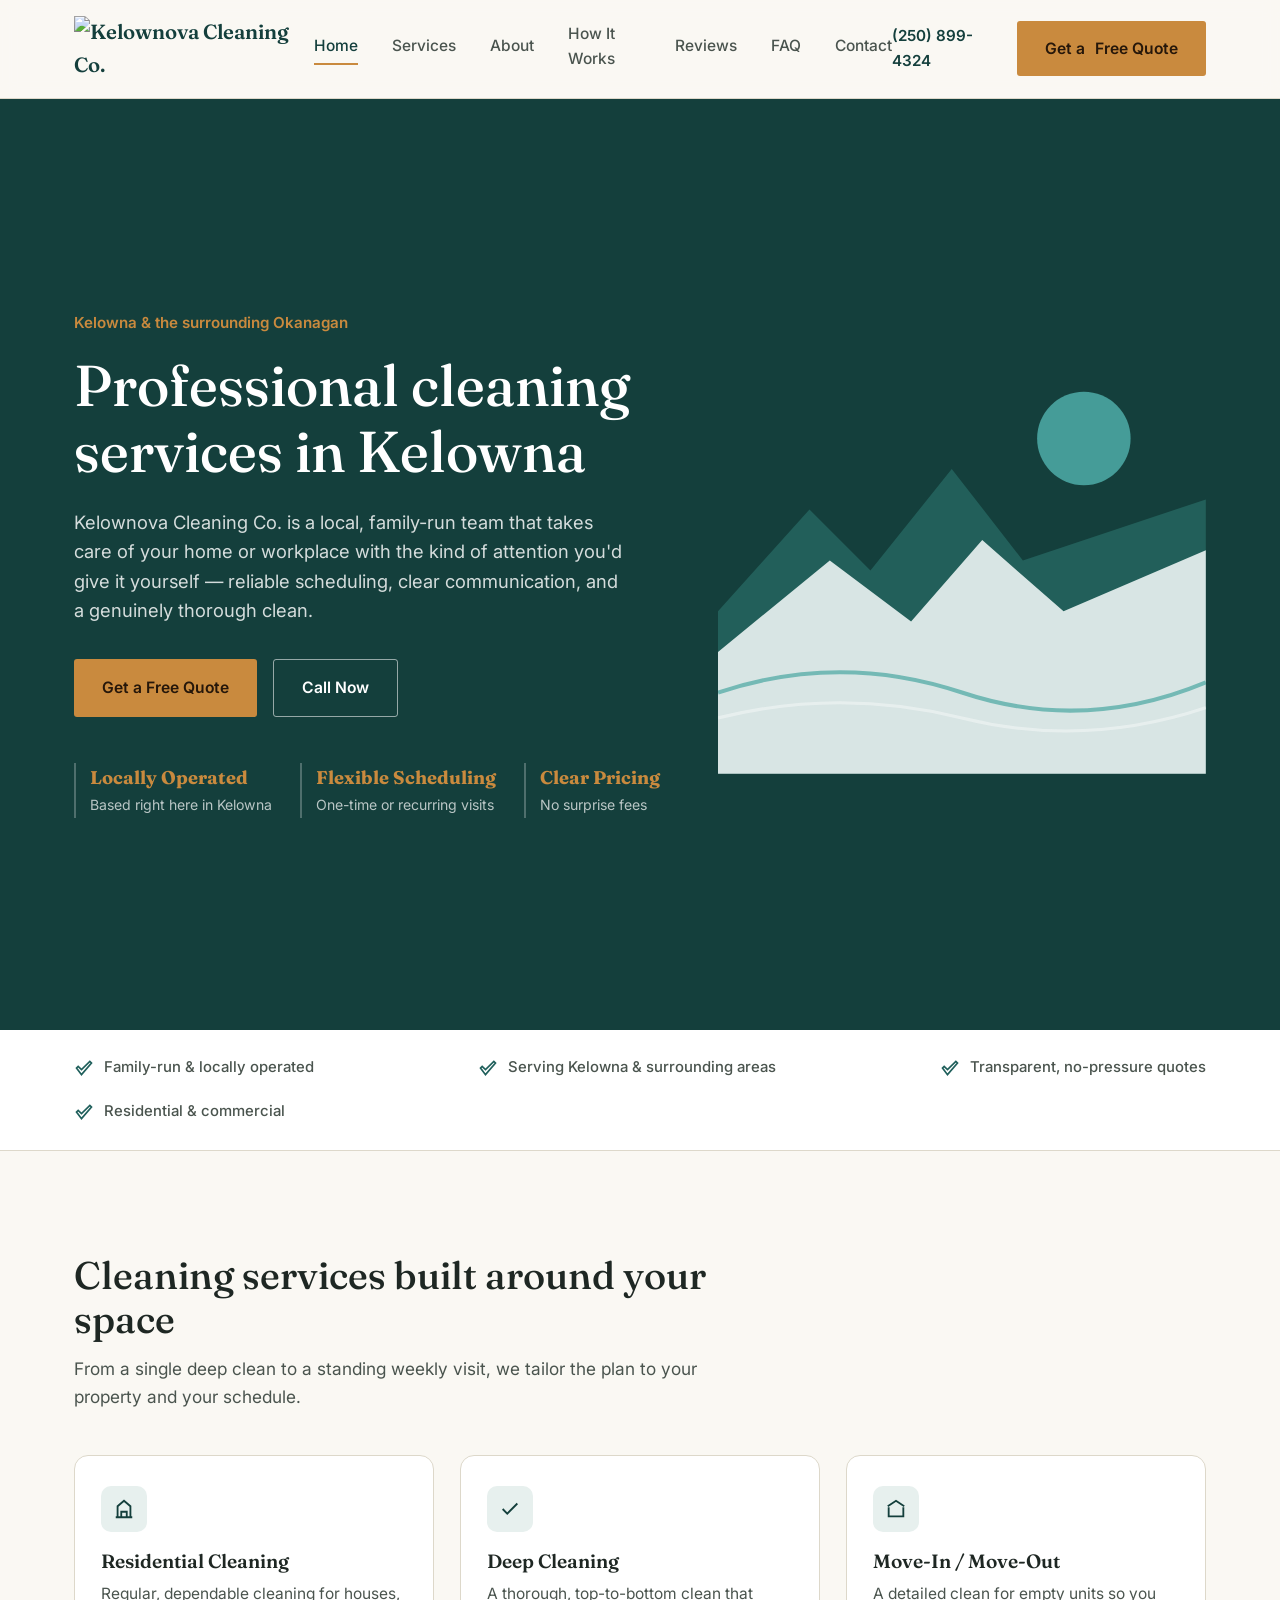
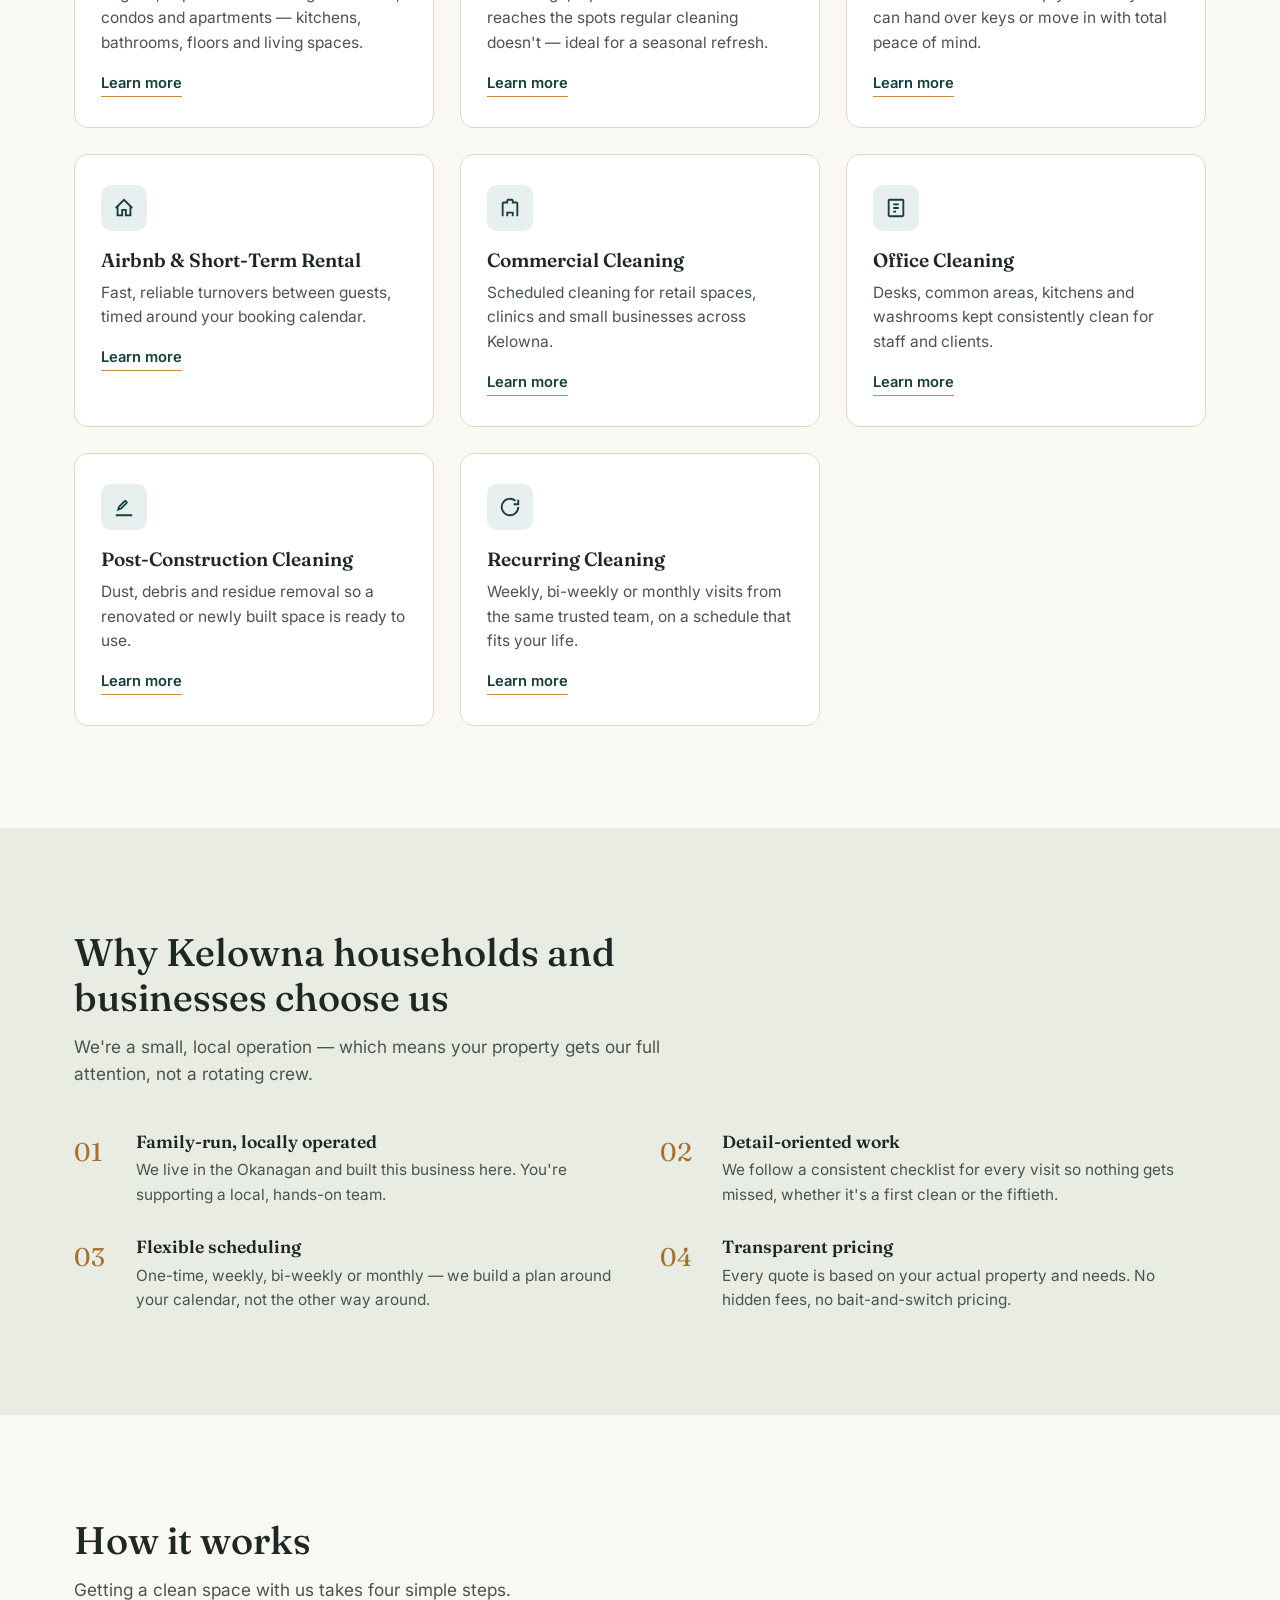
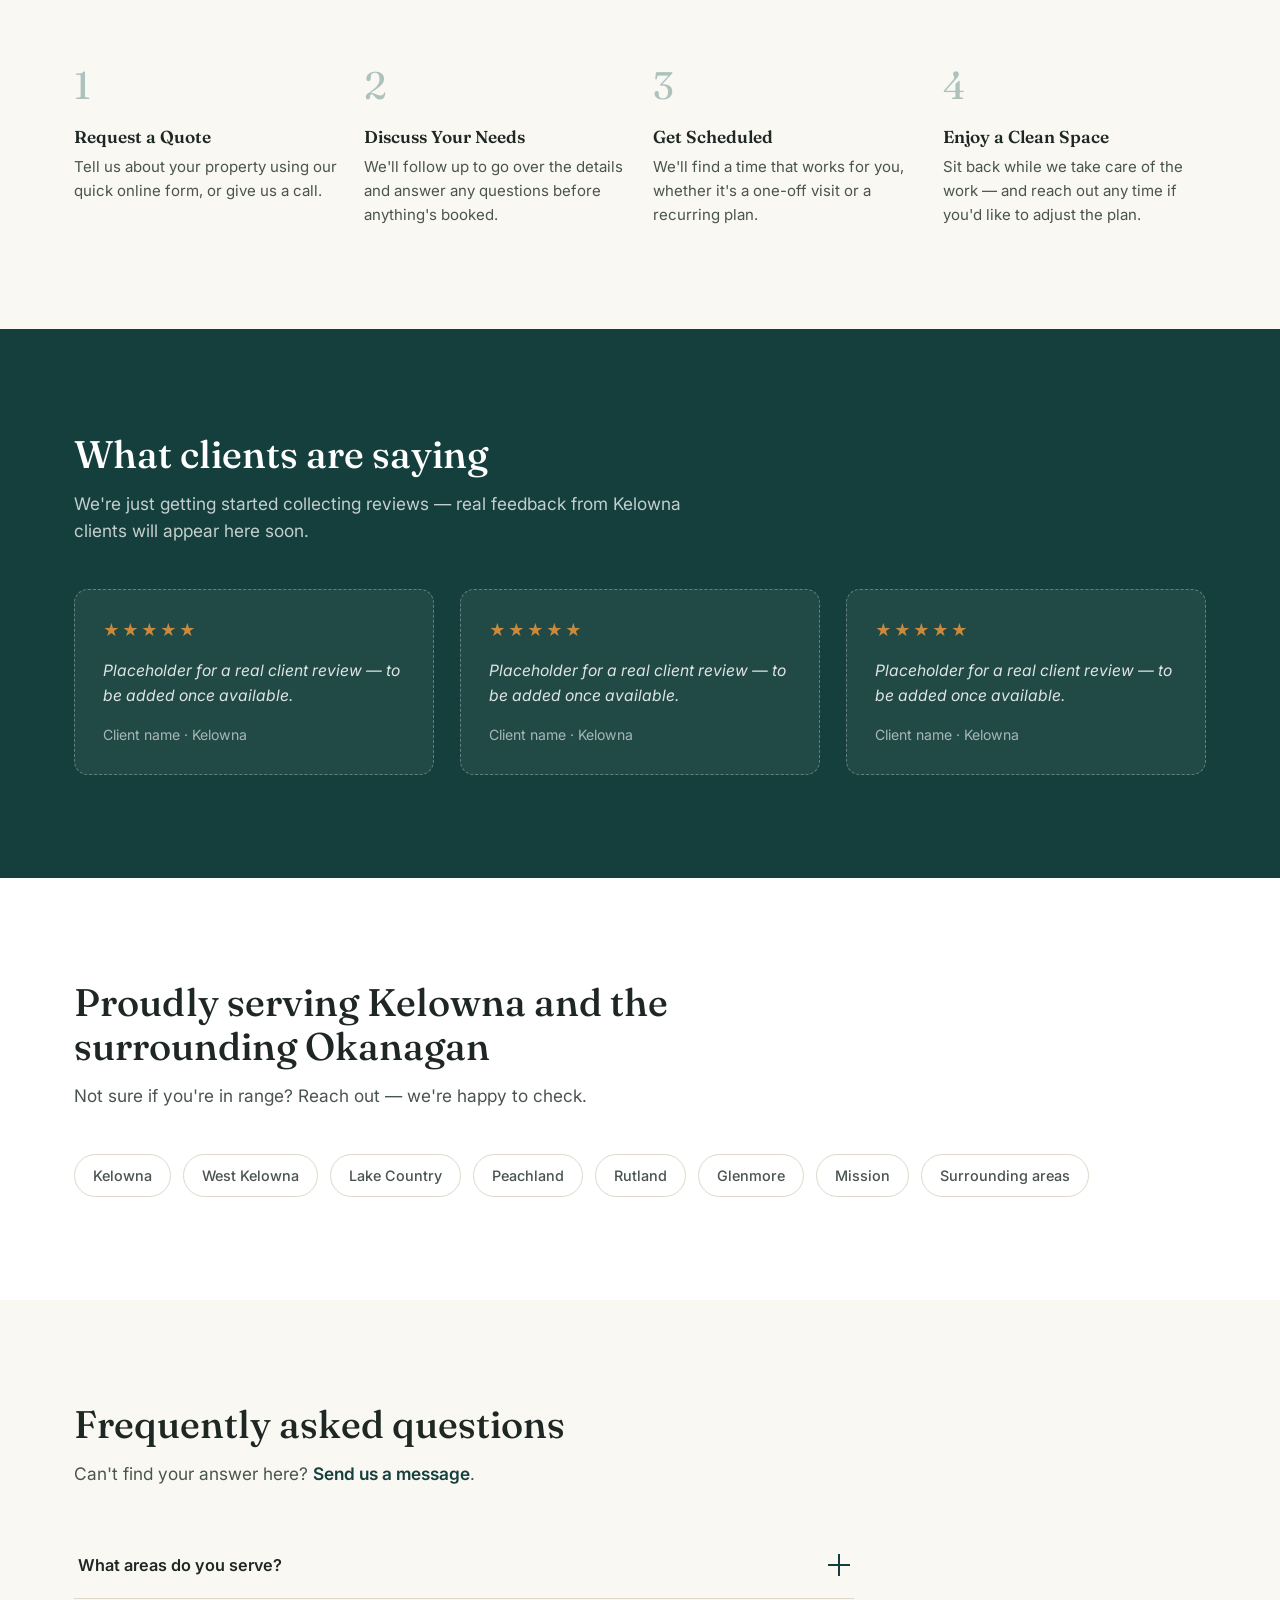
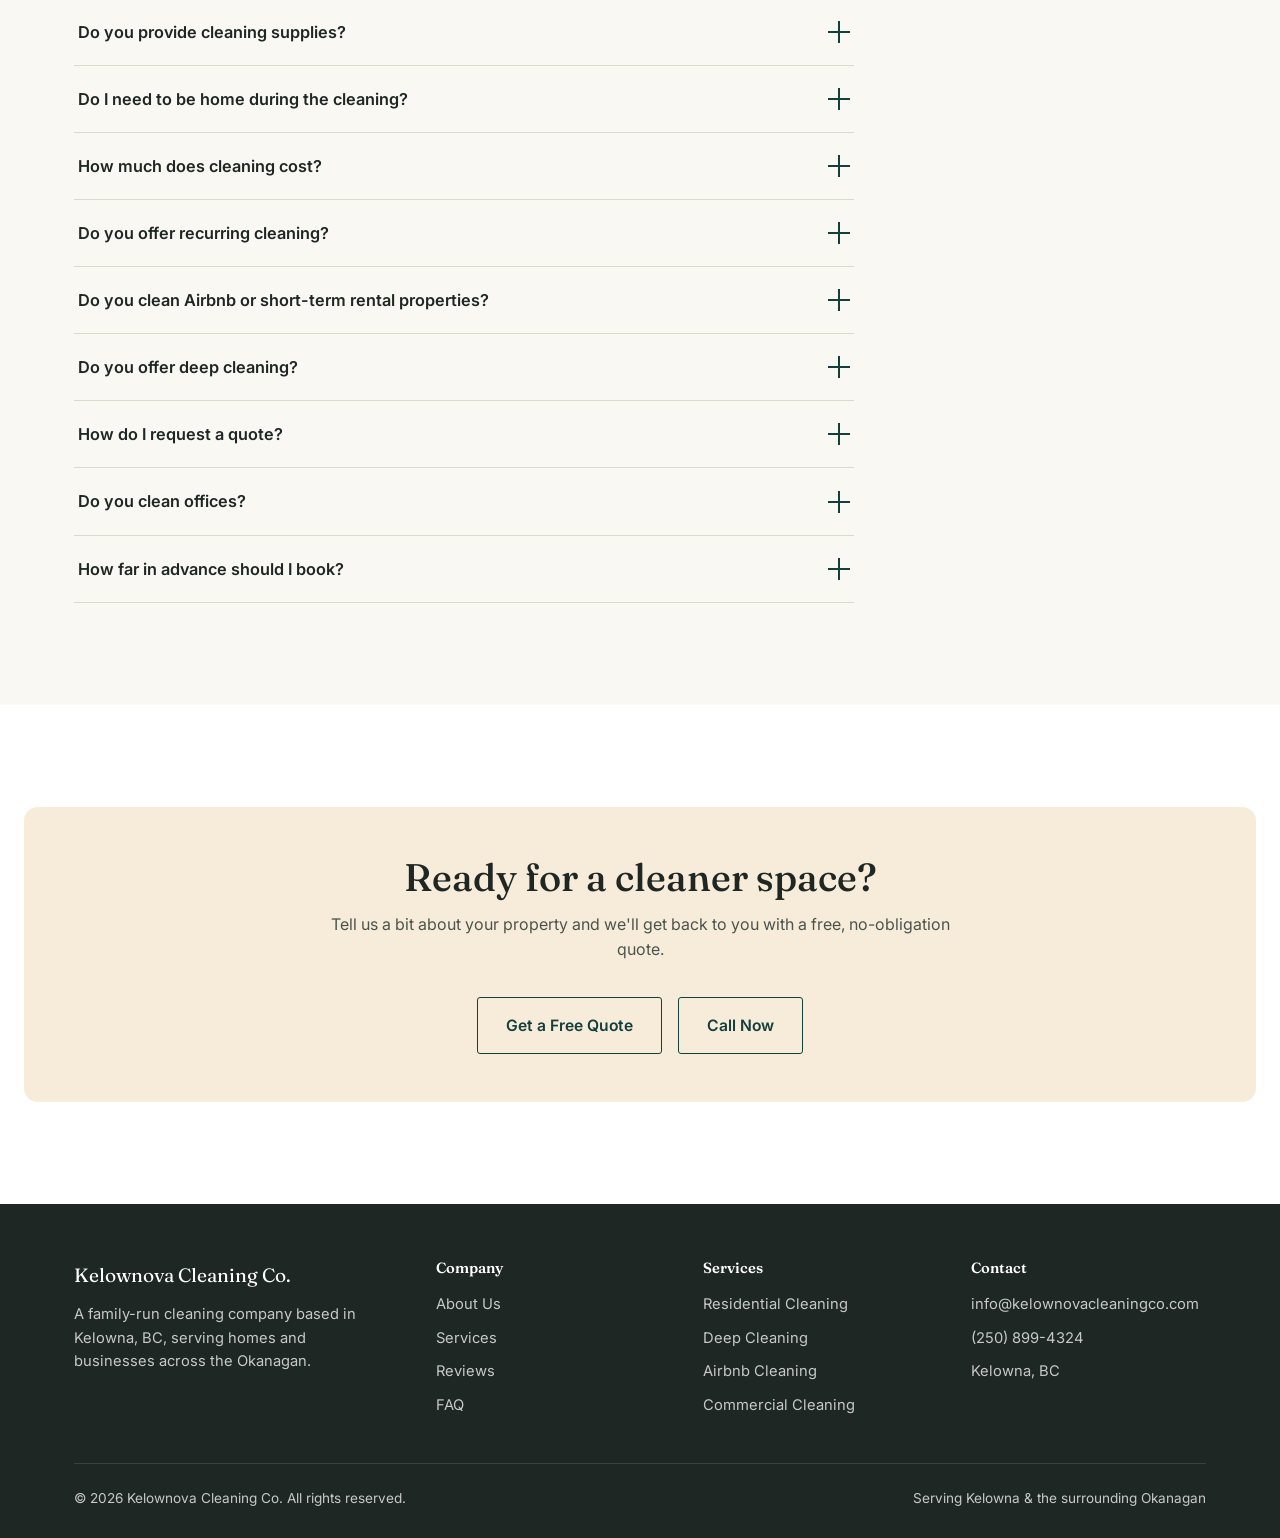
==== commit a4aa1b22: "Add files via upload" ====
--- a/index.html
+++ b/index.html
@@ -17,7 +17,9 @@
 <meta property="og:locale" content="en_CA">
 <meta name="twitter:card" content="summary_large_image">
 
-<link rel="icon" href="data:image/svg+xml,<svg xmlns=%22http://www.w3.org/2000/svg%22 viewBox=%220 0 100 100%22><rect width=%22100%22 height=%22100%22 rx=%2222%22 fill=%22%23143f3c%22/><path d=%22M20 62 L38 42 L52 56 L64 38 L82 62%22 stroke=%22%23c98a3e%22 stroke-width=%228%22 fill=%22none%22 stroke-linecap=%22round%22 stroke-linejoin=%22round%22/></svg>">
+<link rel="icon" type="image/png" sizes="32x32" href="assets/favicon-32.png">
+<link rel="icon" type="image/png" sizes="256x256" href="assets/favicon-256.png">
+<link rel="apple-touch-icon" href="assets/favicon-256.png">
 
 <link rel="preconnect" href="https://fonts.googleapis.com">
 <link rel="preconnect" href="https://fonts.gstatic.com" crossorigin>
@@ -32,7 +34,7 @@
   "name": "Kelownova Cleaning Co.",
   "image": "https://www.kelownovacleaningco.com/assets/og-image.jpg",
   "url": "https://www.kelownovacleaningco.com/",
-  "email": "kelownovacleaningco@gmail.com",
+  "email": "info@kelownovacleaningco.com",
   "priceRange": "$$",
   "areaServed": {
     "@type": "City",
@@ -63,10 +65,7 @@
 
 <header class="site-header">
   <nav class="nav container" aria-label="Primary">
-    <a href="index.html" class="brand">
-      <svg width="30" height="30" viewBox="0 0 100 100" aria-hidden="true"><rect width="100" height="100" rx="22" fill="#143f3c"/><path d="M20 62 L38 42 L52 56 L64 38 L82 62" stroke="#c98a3e" stroke-width="8" fill="none" stroke-linecap="round" stroke-linejoin="round"/></svg>
-      Kelownova Cleaning Co.
-    </a>
+    <a href="index.html" class="brand"><img src="assets/logo.png" alt="Kelownova Cleaning Co." class="logo-img"></a>
     <button class="nav-toggle" aria-expanded="false" aria-controls="nav-links" aria-label="Toggle navigation menu">
       <span></span><span></span><span></span>
     </button>
@@ -116,11 +115,11 @@
       </div>
       <div class="hero-art" aria-hidden="true">
         <svg viewBox="0 0 480 420" fill="none" xmlns="http://www.w3.org/2000/svg">
-          <circle cx="360" cy="90" r="46" fill="#c98a3e" opacity="0.9"/>
-          <path d="M0 260 L90 160 L150 220 L230 120 L300 210 L480 150 L480 420 L0 420 Z" fill="#1f5f5b" opacity="0.55"/>
-          <path d="M0 300 L110 210 L190 270 L260 190 L340 260 L480 200 L480 420 L0 420 Z" fill="#e8ece3" opacity="0.9"/>
-          <path d="M0 340 Q120 300 240 340 T480 330" stroke="#c98a3e" stroke-width="4" fill="none" opacity="0.7"/>
-          <path d="M0 365 Q120 335 240 365 T480 355" stroke="#faf8f3" stroke-width="3" fill="none" opacity="0.5"/>
+          <circle cx="360" cy="90" r="46" fill="#4ba7a2" opacity="0.9"/>
+          <path d="M0 260 L90 160 L150 220 L230 120 L300 210 L480 150 L480 420 L0 420 Z" fill="#2f7a74" opacity="0.55"/>
+          <path d="M0 300 L110 210 L190 270 L260 190 L340 260 L480 200 L480 420 L0 420 Z" fill="#edf4f3" opacity="0.9"/>
+          <path d="M0 340 Q120 300 240 340 T480 330" stroke="#4ba7a2" stroke-width="4" fill="none" opacity="0.7"/>
+          <path d="M0 365 Q120 335 240 365 T480 355" stroke="#f7f9f9" stroke-width="3" fill="none" opacity="0.5"/>
         </svg>
       </div>
     </div>
@@ -421,7 +420,7 @@
       <div>
         <h4>Contact</h4>
         <ul>
-          <li><a href="mailto:kelownovacleaningco@gmail.com">kelownovacleaningco@gmail.com</a></li>
+          <li><a href="mailto:info@kelownovacleaningco.com">info@kelownovacleaningco.com</a></li>
           <li><a href="tel:+12508994324">(250) 899-4324</a></li>
           <li>Kelowna, BC</li>
         </ul>
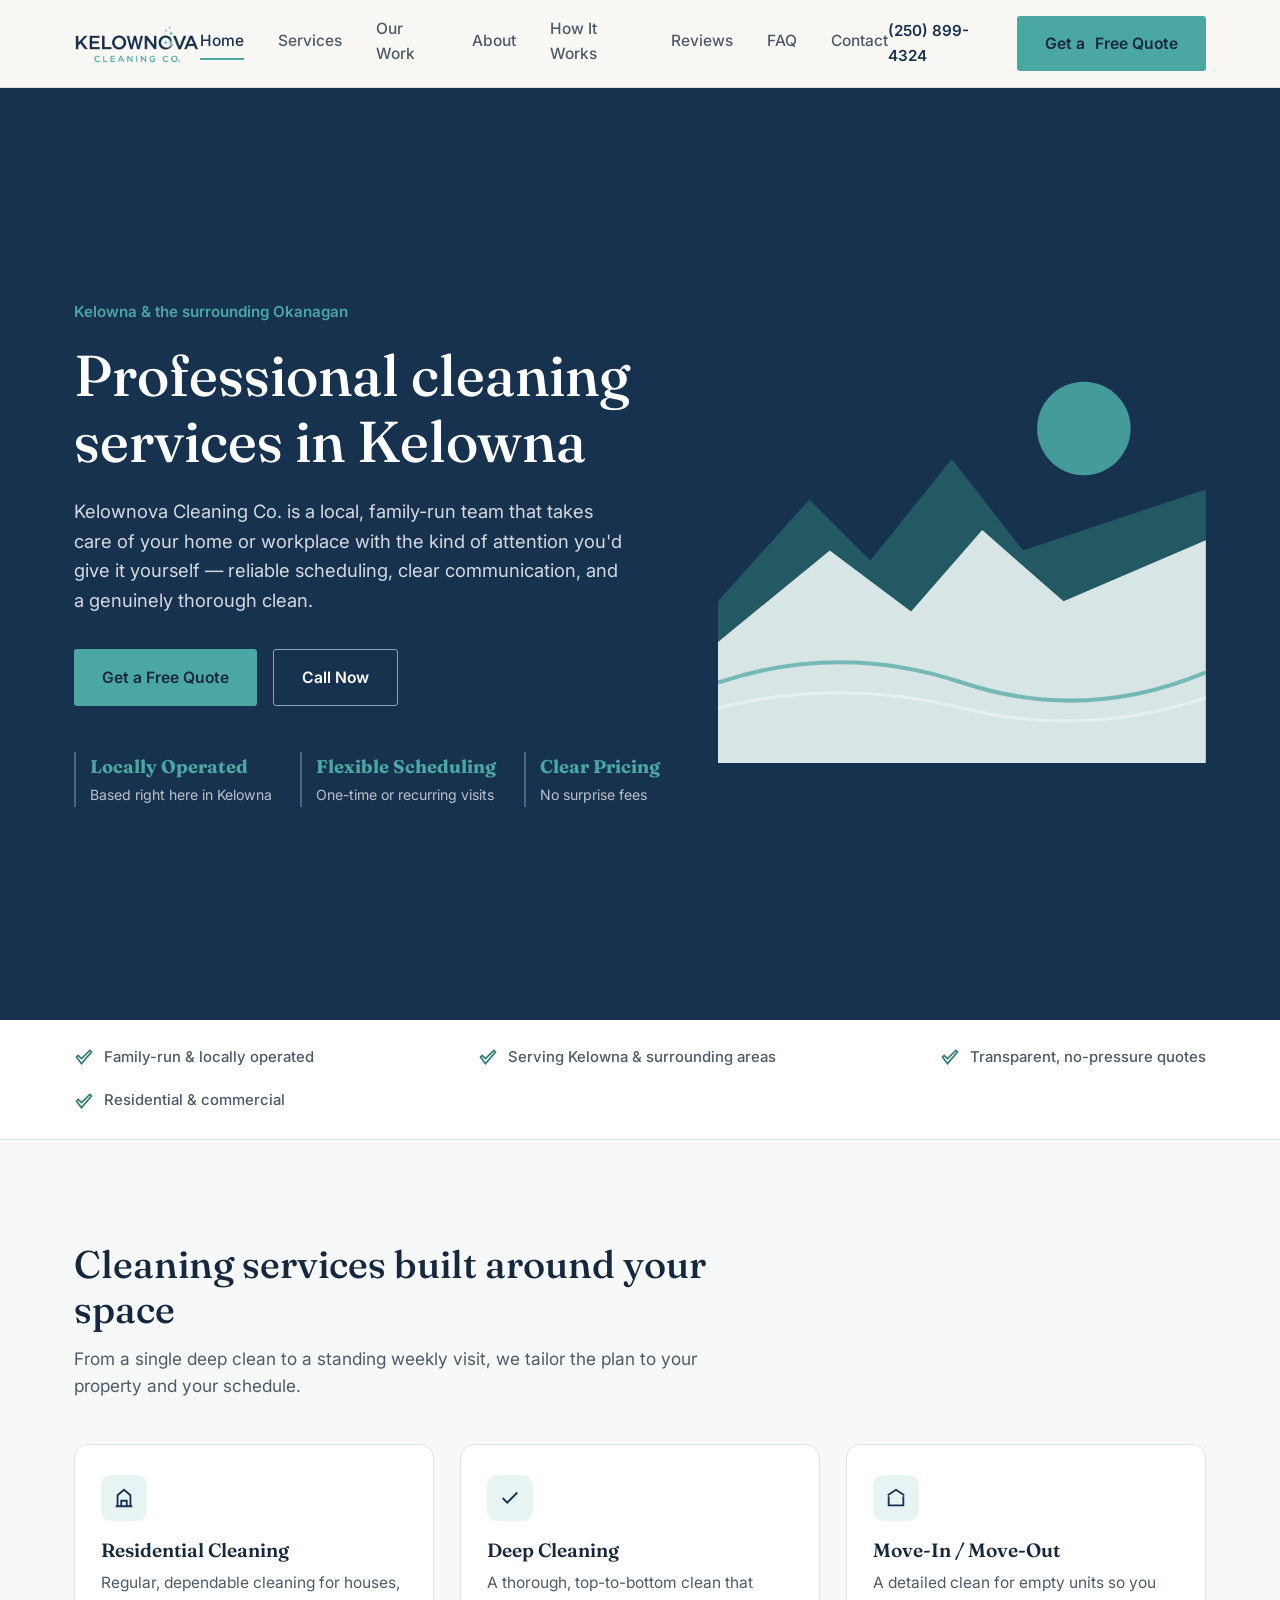
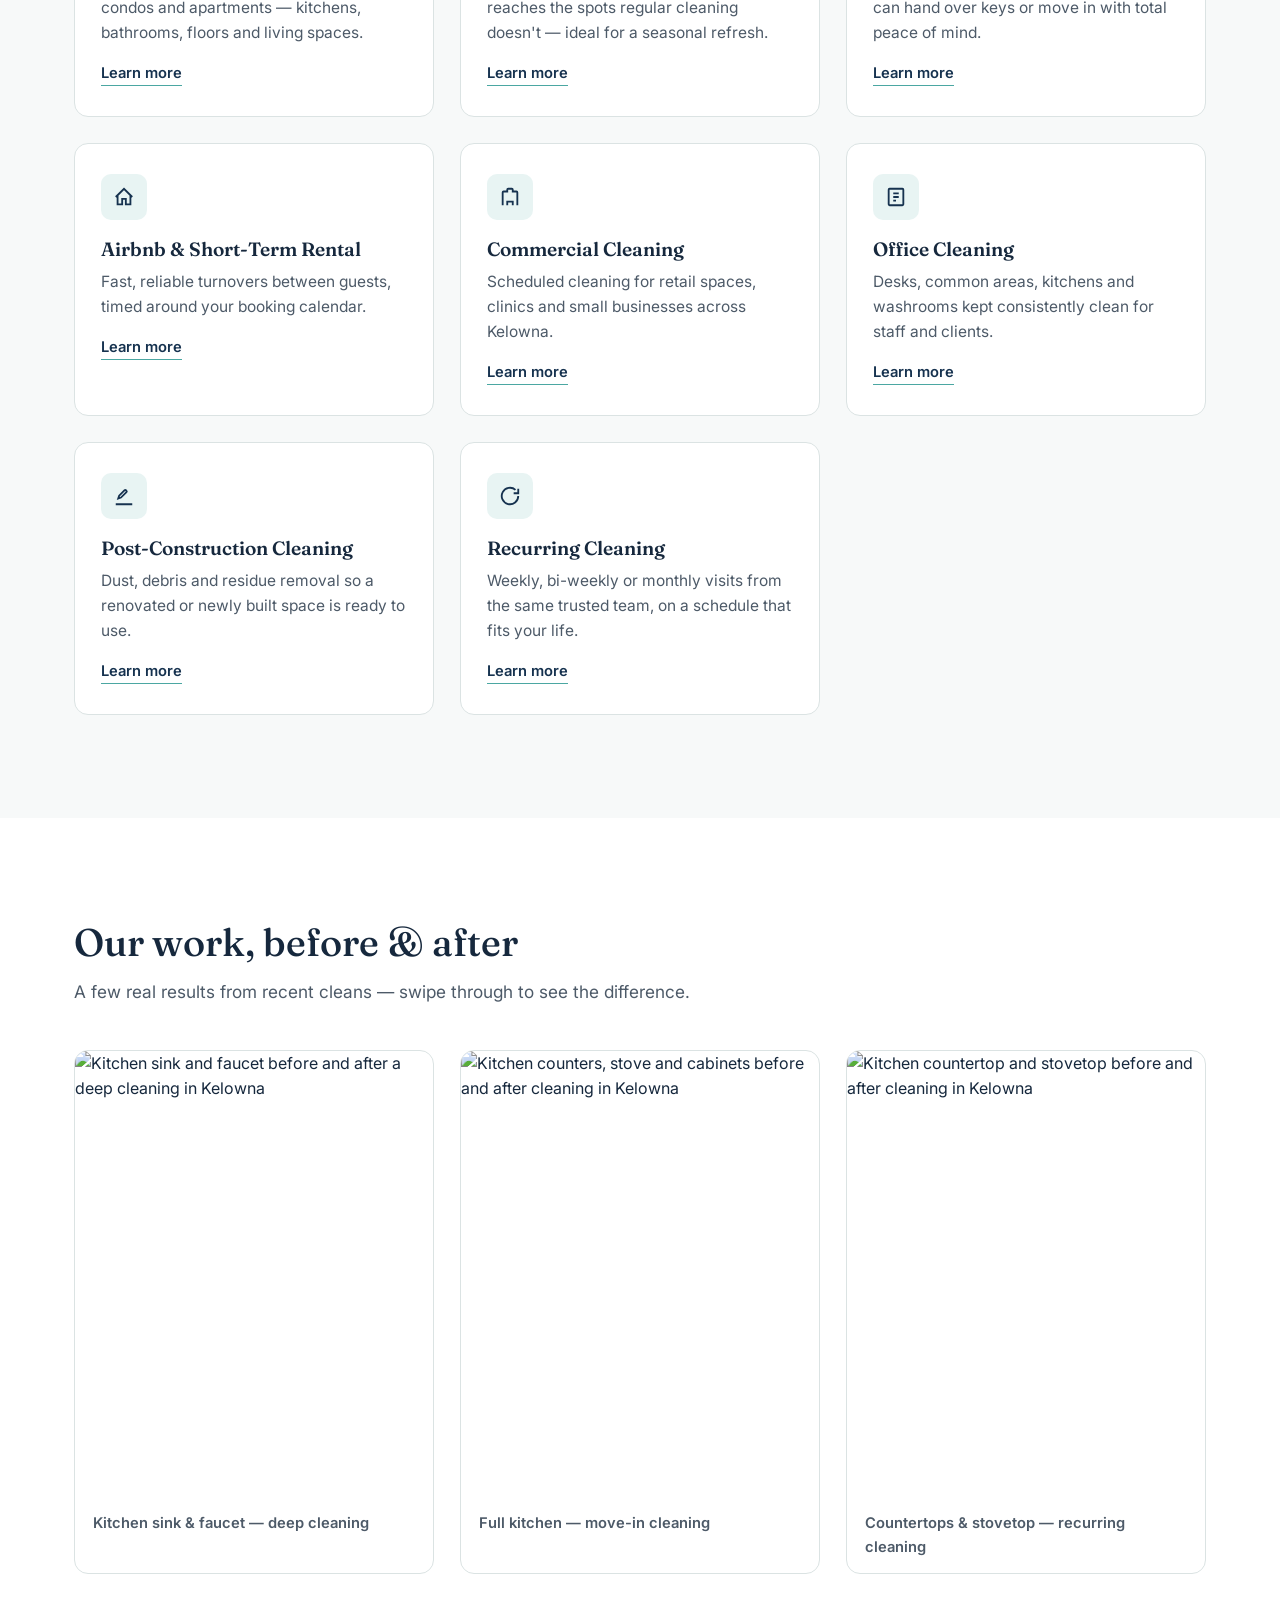
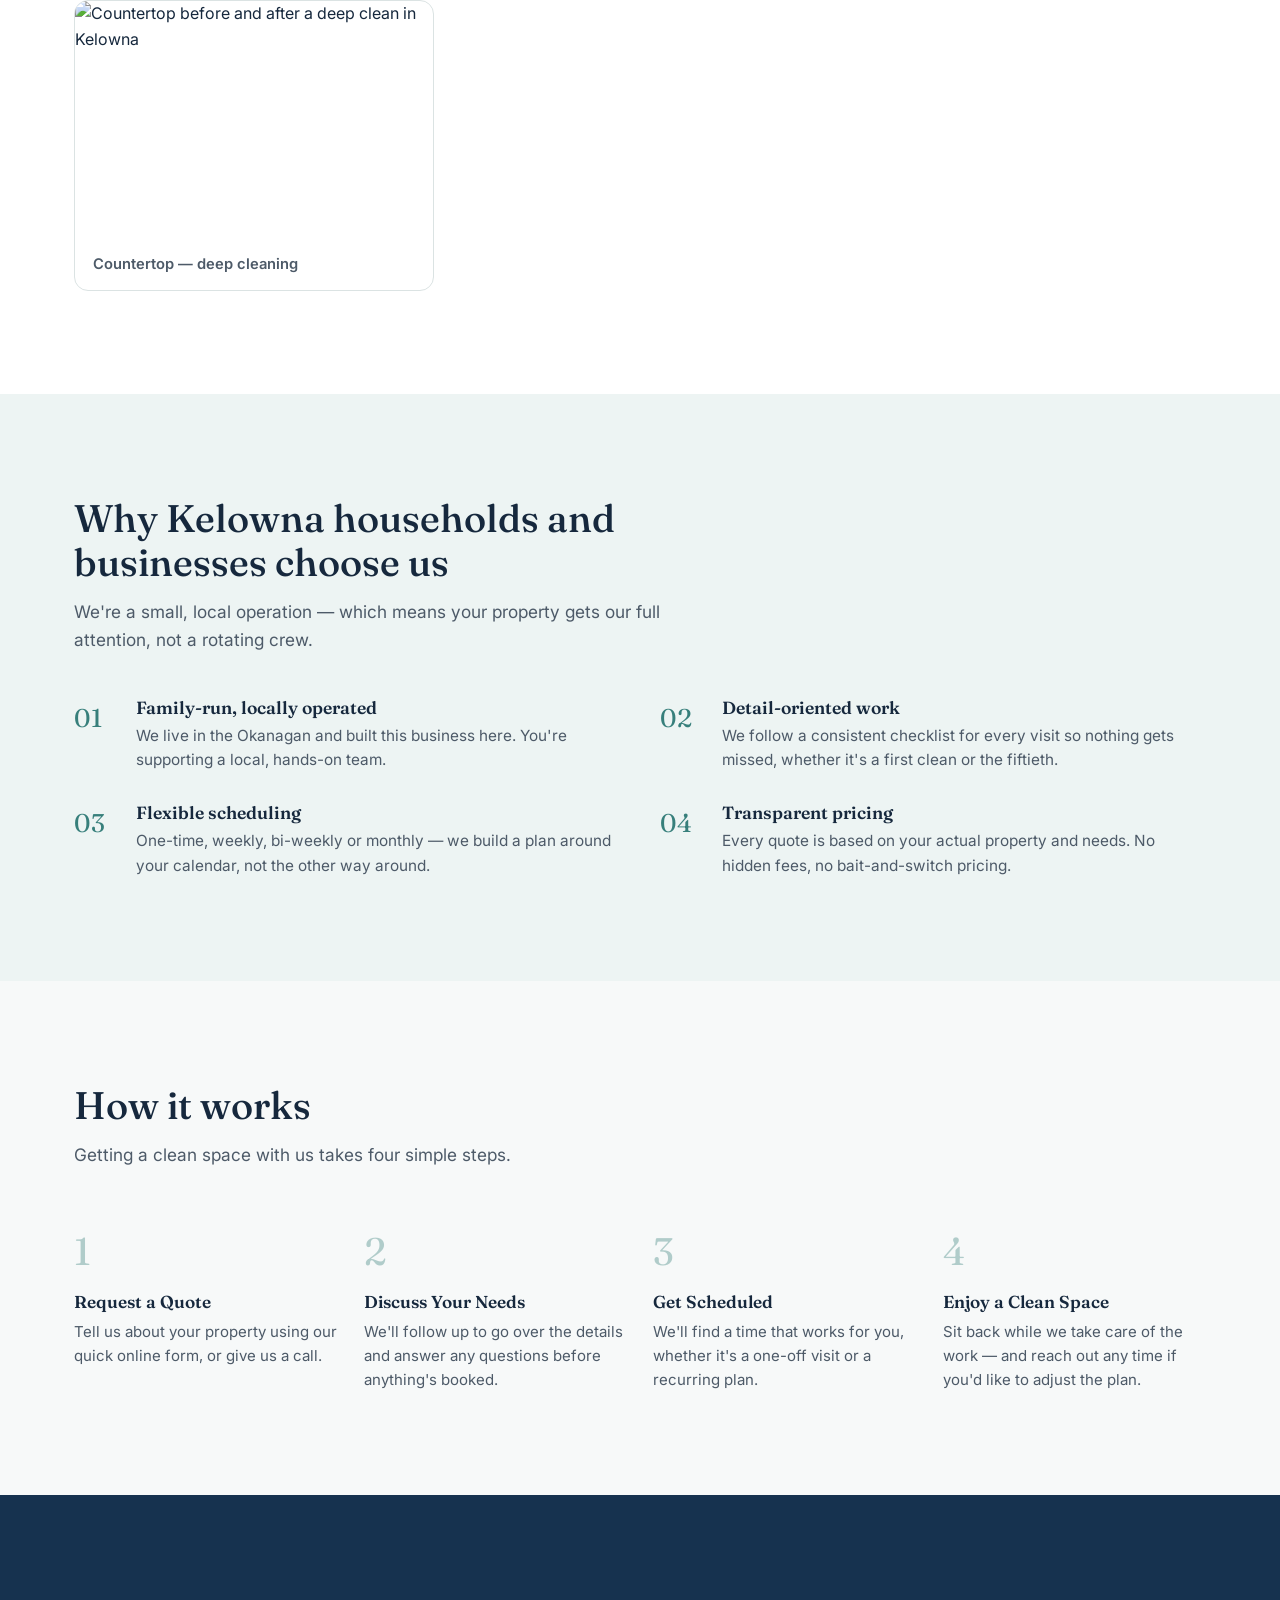
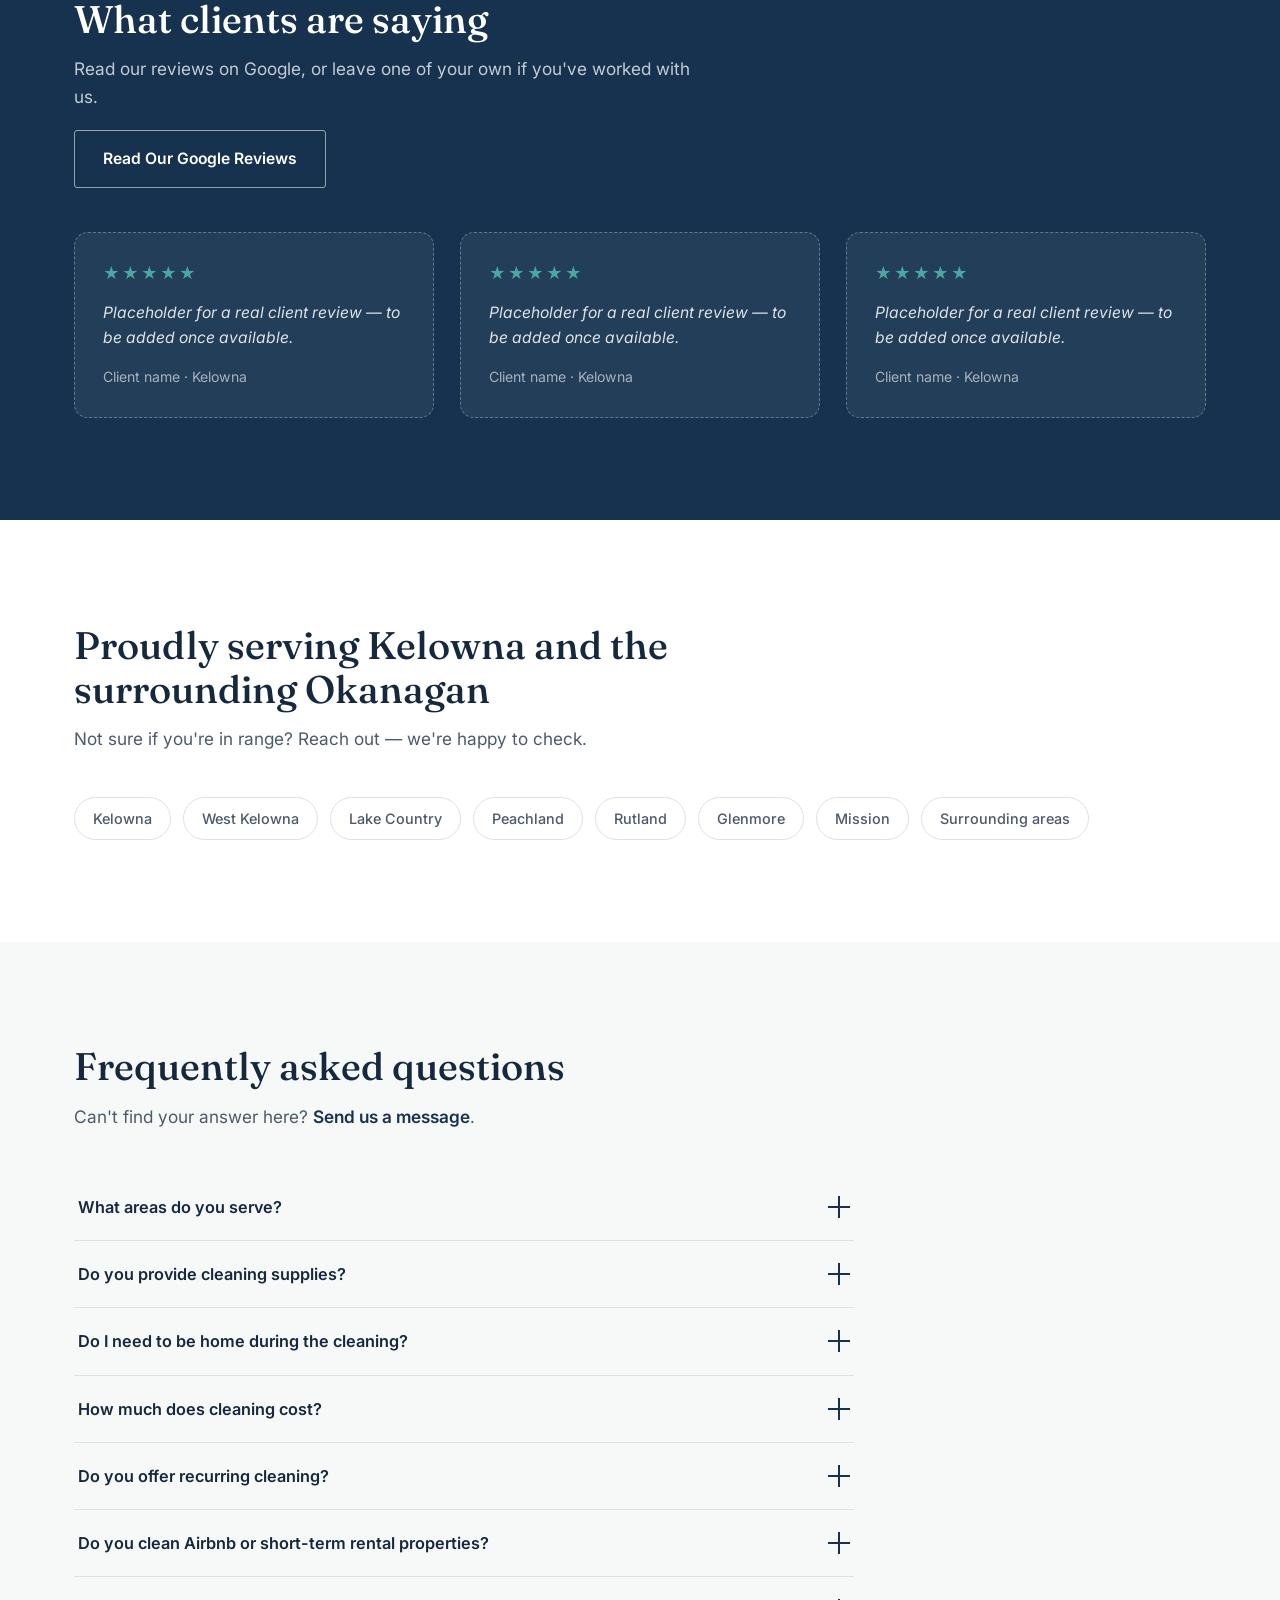
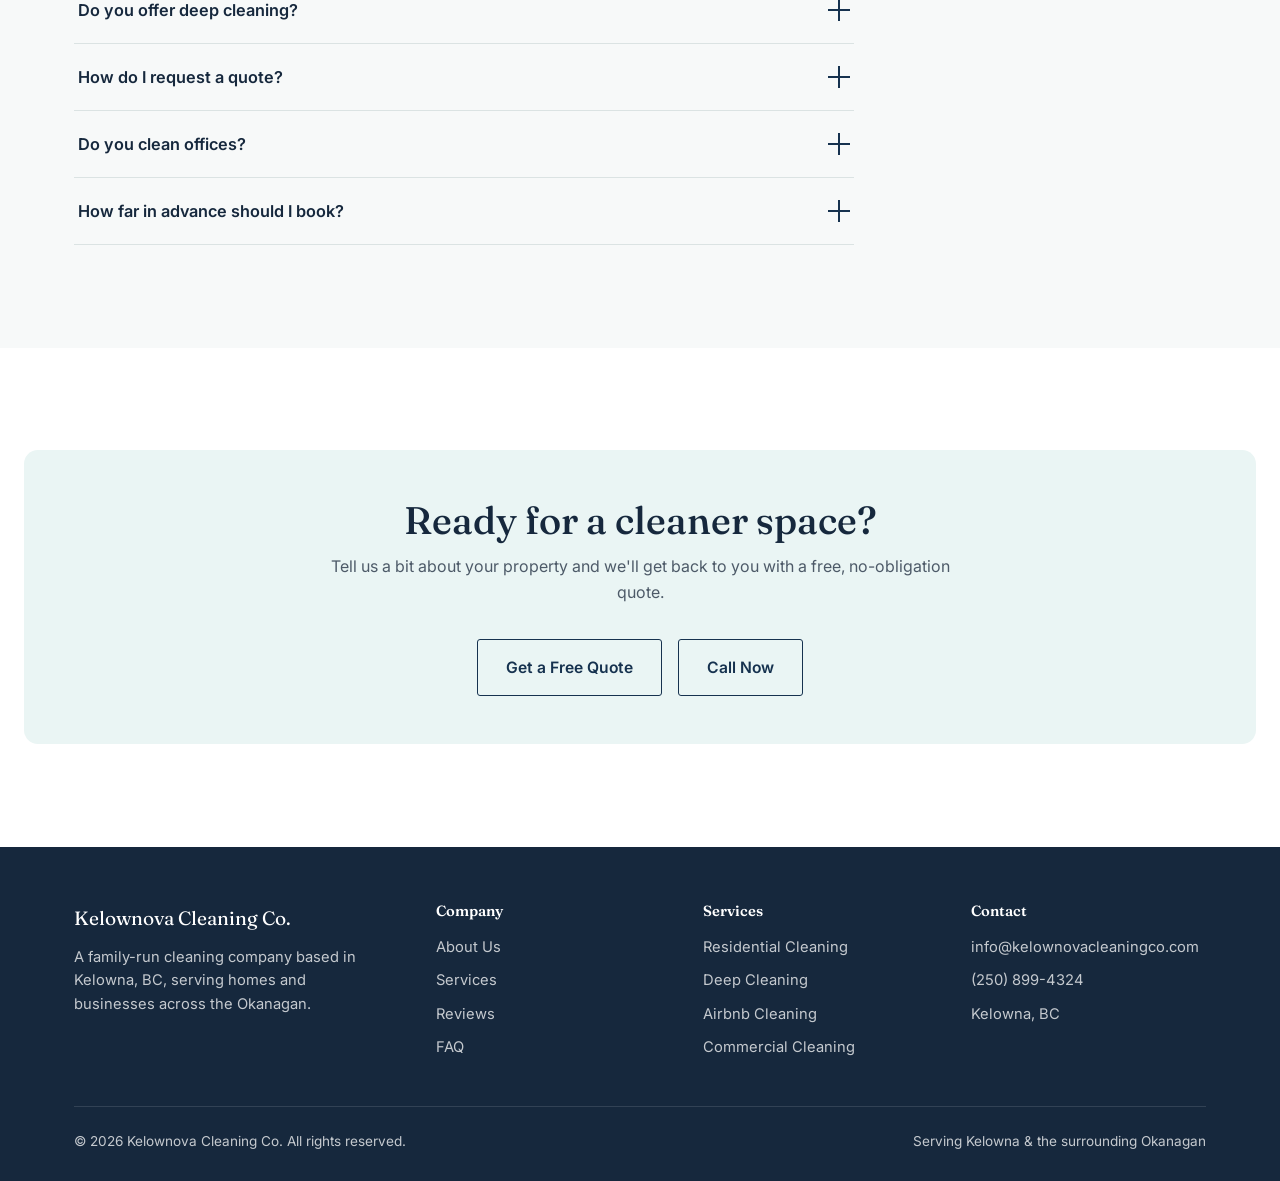
==== commit b0b3aa9c: "Add files via upload" ====
--- a/index.html
+++ b/index.html
@@ -4,7 +4,7 @@
 <meta charset="UTF-8">
 <meta name="viewport" content="width=device-width, initial-scale=1.0">
 <title>Cleaning Services in Kelowna, BC | Kelownova Cleaning Co.</title>
-<meta name="description" content="Kelownova Cleaning Co. is a family-run cleaning company serving Kelowna and the surrounding Okanagan. Residential, deep, move-out, Airbnb and commercial cleaning. Get a free quote today.">
+<meta name="description" content="Family-run residential &amp; commercial cleaning in Kelowna, BC. Deep cleaning, move-out, Airbnb turnovers &amp; recurring plans. Get a free quote today.">
 <link rel="canonical" href="https://www.kelownovacleaningco.com/">
 
 <!-- Open Graph -->
@@ -58,6 +58,94 @@
   ]
 }
 </script>
+<script type="application/ld+json">
+{
+  "@context": "https://schema.org",
+  "@type": "FAQPage",
+  "mainEntity": [
+    {
+      "@type": "Question",
+      "name": "What areas do you serve?",
+      "acceptedAnswer": {
+        "@type": "Answer",
+        "text": "We serve Kelowna and the surrounding Okanagan, including West Kelowna, Lake Country and Peachland. If you're just outside these areas, reach out and we'll let you know if we can help."
+      }
+    },
+    {
+      "@type": "Question",
+      "name": "Do you provide cleaning supplies?",
+      "acceptedAnswer": {
+        "@type": "Answer",
+        "text": "We can discuss whether we bring supplies and equipment or use yours when we go over your quote, so everything is clear before your first visit."
+      }
+    },
+    {
+      "@type": "Question",
+      "name": "Do I need to be home during the cleaning?",
+      "acceptedAnswer": {
+        "@type": "Answer",
+        "text": "Not necessarily. Many clients provide access instructions and go about their day. We'll work out an arrangement that feels comfortable for you."
+      }
+    },
+    {
+      "@type": "Question",
+      "name": "How much does cleaning cost?",
+      "acceptedAnswer": {
+        "@type": "Answer",
+        "text": "Pricing depends on the size and condition of your property, the type of cleaning and how often you'd like us to visit. Request a free quote and we'll give you a clear, upfront price."
+      }
+    },
+    {
+      "@type": "Question",
+      "name": "Do you offer recurring cleaning?",
+      "acceptedAnswer": {
+        "@type": "Answer",
+        "text": "Yes. We offer weekly, bi-weekly and monthly recurring plans in addition to one-time visits."
+      }
+    },
+    {
+      "@type": "Question",
+      "name": "Do you clean Airbnb or short-term rental properties?",
+      "acceptedAnswer": {
+        "@type": "Answer",
+        "text": "Yes, we offer turnover cleaning for short-term rentals, timed around your guest check-in and check-out schedule."
+      }
+    },
+    {
+      "@type": "Question",
+      "name": "Do you offer deep cleaning?",
+      "acceptedAnswer": {
+        "@type": "Answer",
+        "text": "Yes. Deep cleaning covers the detailed, less-frequent tasks that go beyond a standard clean \u2014 a great option for a seasonal reset or before a regular cleaning plan begins."
+      }
+    },
+    {
+      "@type": "Question",
+      "name": "How do I request a quote?",
+      "acceptedAnswer": {
+        "@type": "Answer",
+        "text": "Fill out the quote form on our Contact page or give us a call. We'll follow up to confirm details and provide a price."
+      }
+    },
+    {
+      "@type": "Question",
+      "name": "Do you clean offices?",
+      "acceptedAnswer": {
+        "@type": "Answer",
+        "text": "Yes, we offer office and small commercial cleaning on a schedule that works around your business hours."
+      }
+    },
+    {
+      "@type": "Question",
+      "name": "How far in advance should I book?",
+      "acceptedAnswer": {
+        "@type": "Answer",
+        "text": "It depends on the season and our current schedule. We recommend reaching out as early as you can, especially for move-in/move-out or one-time deep cleans with a fixed date."
+      }
+    }
+  ]
+}
+</script>
 </head>
 <body>
 
@@ -72,6 +160,7 @@
     <div class="nav-links" id="nav-links">
       <a href="index.html" aria-current="page">Home</a>
       <a href="services.html">Services</a>
+      <a href="index.html#our-work">Our Work</a>
       <a href="about.html">About</a>
       <a href="index.html#how-it-works">How It Works</a>
       <a href="index.html#reviews">Reviews</a>
@@ -207,6 +296,34 @@
     </div>
   </section>
 
+  <!-- OUR WORK -->
+  <section id="our-work" class="bg-paper">
+    <div class="container">
+      <div class="section-head reveal">
+        <h2>Our work, before &amp; after</h2>
+        <p>A few real results from recent cleans &mdash; swipe through to see the difference.</p>
+      </div>
+      <div class="grid-3">
+        <figure class="work-card reveal">
+          <img src="assets/work/work-1.jpg" alt="Kitchen sink and faucet before and after a deep cleaning in Kelowna" loading="lazy" width="1200" height="1499">
+          <figcaption>Kitchen sink &amp; faucet &mdash; deep cleaning</figcaption>
+        </figure>
+        <figure class="work-card reveal">
+          <img src="assets/work/work-2.jpg" alt="Kitchen counters, stove and cabinets before and after cleaning in Kelowna" loading="lazy" width="1200" height="1499">
+          <figcaption>Full kitchen &mdash; move-in cleaning</figcaption>
+        </figure>
+        <figure class="work-card reveal">
+          <img src="assets/work/work-3.jpg" alt="Kitchen countertop and stovetop before and after cleaning in Kelowna" loading="lazy" width="1200" height="1499">
+          <figcaption>Countertops &amp; stovetop &mdash; recurring cleaning</figcaption>
+        </figure>
+        <figure class="work-card reveal">
+          <img src="assets/work/work-4.jpg" alt="Countertop before and after a deep clean in Kelowna" loading="lazy" width="1200" height="796">
+          <figcaption>Countertop &mdash; deep cleaning</figcaption>
+        </figure>
+      </div>
+    </div>
+  </section>
+
   <!-- WHY CHOOSE US -->
   <section class="why">
     <div class="container">
@@ -284,7 +401,8 @@
     <div class="container">
       <div class="section-head reveal">
         <h2>What clients are saying</h2>
-        <p>We're just getting started collecting reviews &mdash; real feedback from Kelowna clients will appear here soon.</p>
+        <p>Read our reviews on Google, or leave one of your own if you've worked with us.</p>
+        <a href="https://maps.app.goo.gl/NkXBc3kYCVLz9hh27?g_st=ic" class="btn btn-secondary" target="_blank" rel="noopener" style="margin-top:20px;">Read Our Google Reviews</a>
       </div>
       <div class="grid-3">
         <div class="review-card reveal">
--- a/style.css
+++ b/style.css
@@ -63,19 +63,19 @@
 
 /* ---------- Tokens ---------- */
 :root {
-  --cream: #faf8f3;
+  --cream: #f7f9f9;
   --paper: #ffffff;
-  --ink: #1e2723;
-  --ink-soft: #4a544e;
-  --lake: #1f5f5b;
-  --lake-dark: #143f3c;
-  --lake-tint: #e7f0ee;
-  --gold: #c98a3e;
-  --gold-dark: #a86f2c;
-  --gold-tint: #f7ecd9;
-  --sage: #e8ece3;
-  --line: #ddd8ca;
-  --shadow: 0 20px 40px -24px rgba(20, 34, 30, 0.35);
+  --ink: #16283d;
+  --ink-soft: #4d5a68;
+  --lake: #2f7a74;
+  --lake-dark: #16324f;
+  --lake-tint: #e8f4f3;
+  --gold: #4ba7a2;
+  --gold-dark: #377f7b;
+  --gold-tint: #eaf5f4;
+  --sage: #edf4f3;
+  --line: #dbe3e3;
+  --shadow: 0 20px 40px -24px rgba(15, 30, 45, 0.35);
 
   --font-display: "Fraunces", Georgia, serif;
   --font-body: "Inter", -apple-system, BlinkMacSystemFont, "Segoe UI", sans-serif;
@@ -180,11 +180,12 @@
 
 .btn-primary {
   background: var(--gold);
-  color: #26170a;
+  color: var(--ink);
 }
 
 .btn-primary:hover {
   background: var(--gold-dark);
+  color: #ffffff;
   transform: translateY(-1px);
 }
 
@@ -234,14 +235,17 @@
 .brand {
   display: flex;
   align-items: center;
-  gap: 10px;
-  font-family: var(--font-display);
-  font-size: 1.28rem;
-  color: var(--lake-dark);
-  font-weight: 600;
-}
-
-.brand svg { flex-shrink: 0; }
+}
+
+.logo-img {
+  height: 34px;
+  width: auto;
+  display: block;
+}
+
+@media (min-width: 480px) {
+  .logo-img { height: 40px; }
+}
 
 .nav-links {
   display: flex;
@@ -520,6 +524,28 @@
   border-bottom: 1.5px solid var(--gold);
 }
 
+/* ---------- Our work gallery ---------- */
+.work-card {
+  margin: 0;
+  border-radius: var(--radius-lg);
+  overflow: hidden;
+  border: 1px solid var(--line);
+  background: var(--paper);
+}
+
+.work-card img {
+  width: 100%;
+  height: auto;
+  display: block;
+}
+
+.work-card figcaption {
+  padding: 14px 18px;
+  font-size: 0.92rem;
+  font-weight: 600;
+  color: var(--ink-soft);
+}
+
 /* ---------- Why choose us ---------- */
 .why {
   background: var(--sage);
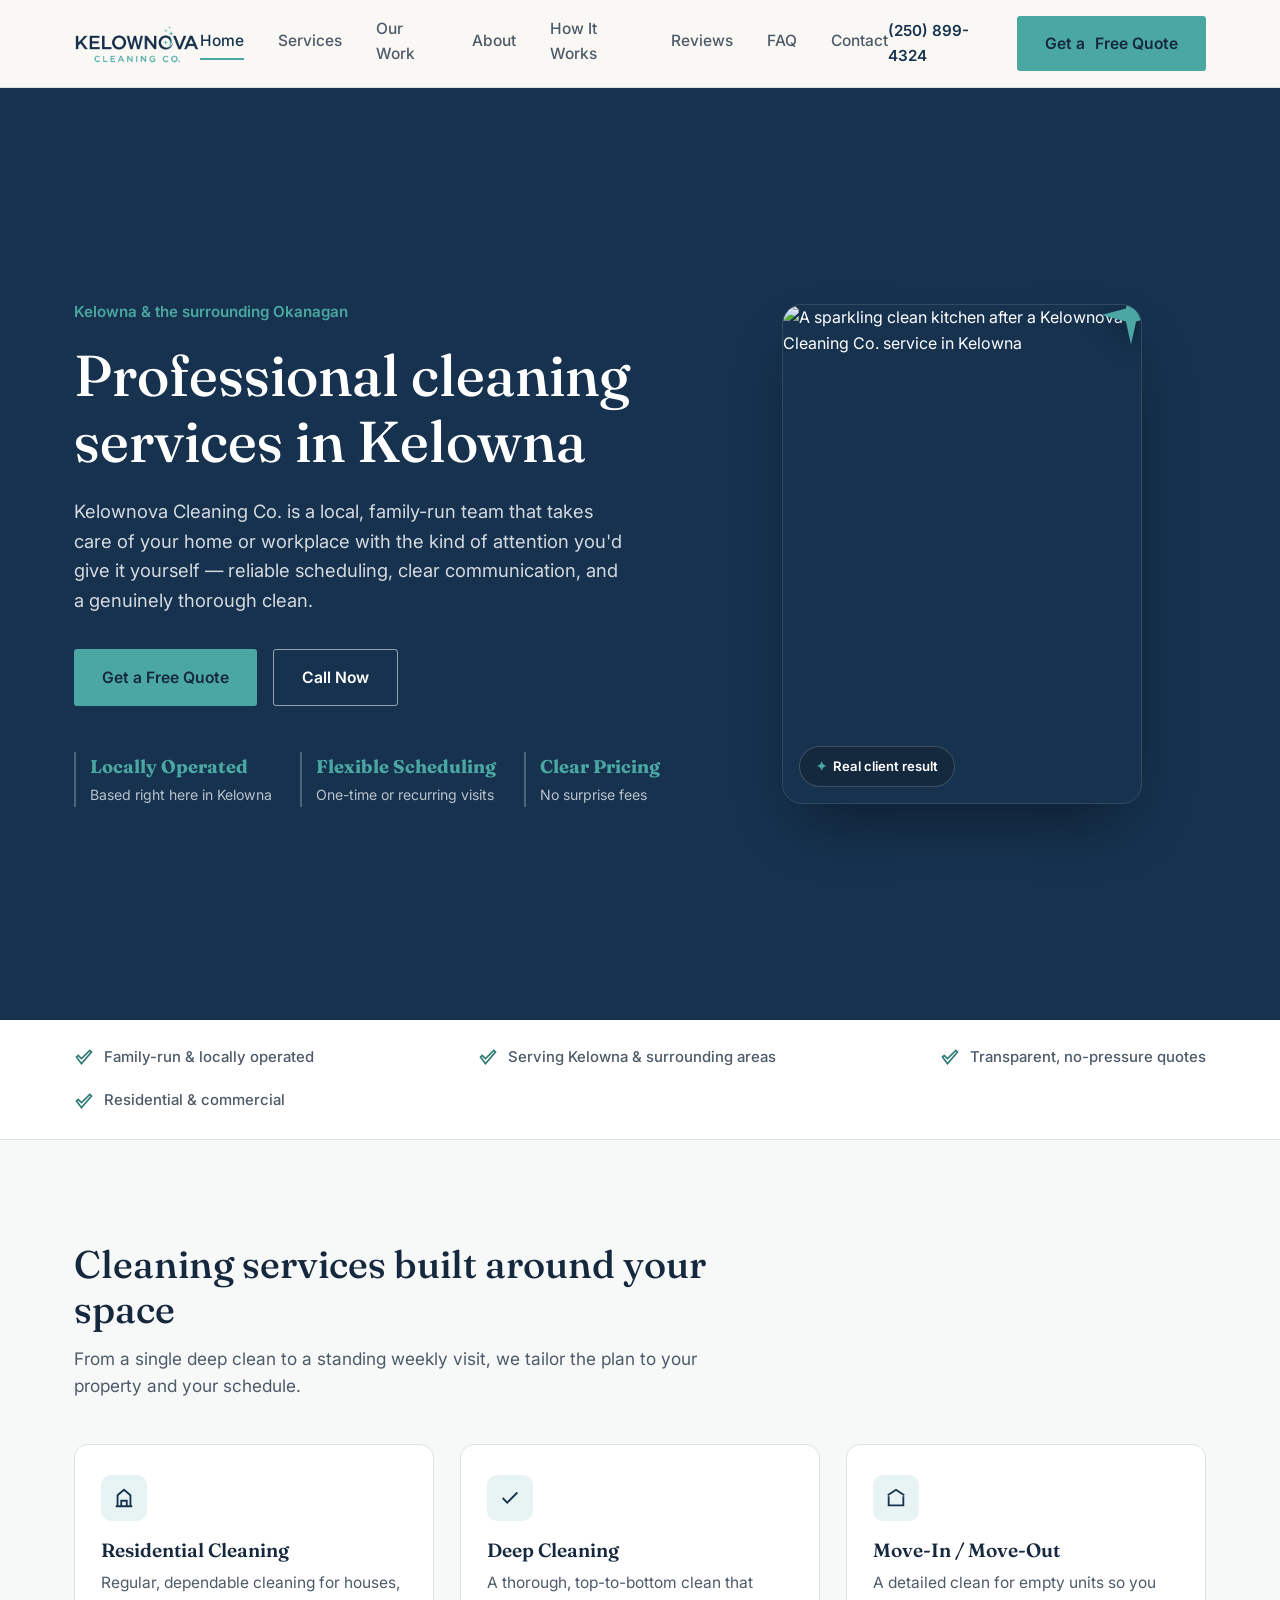
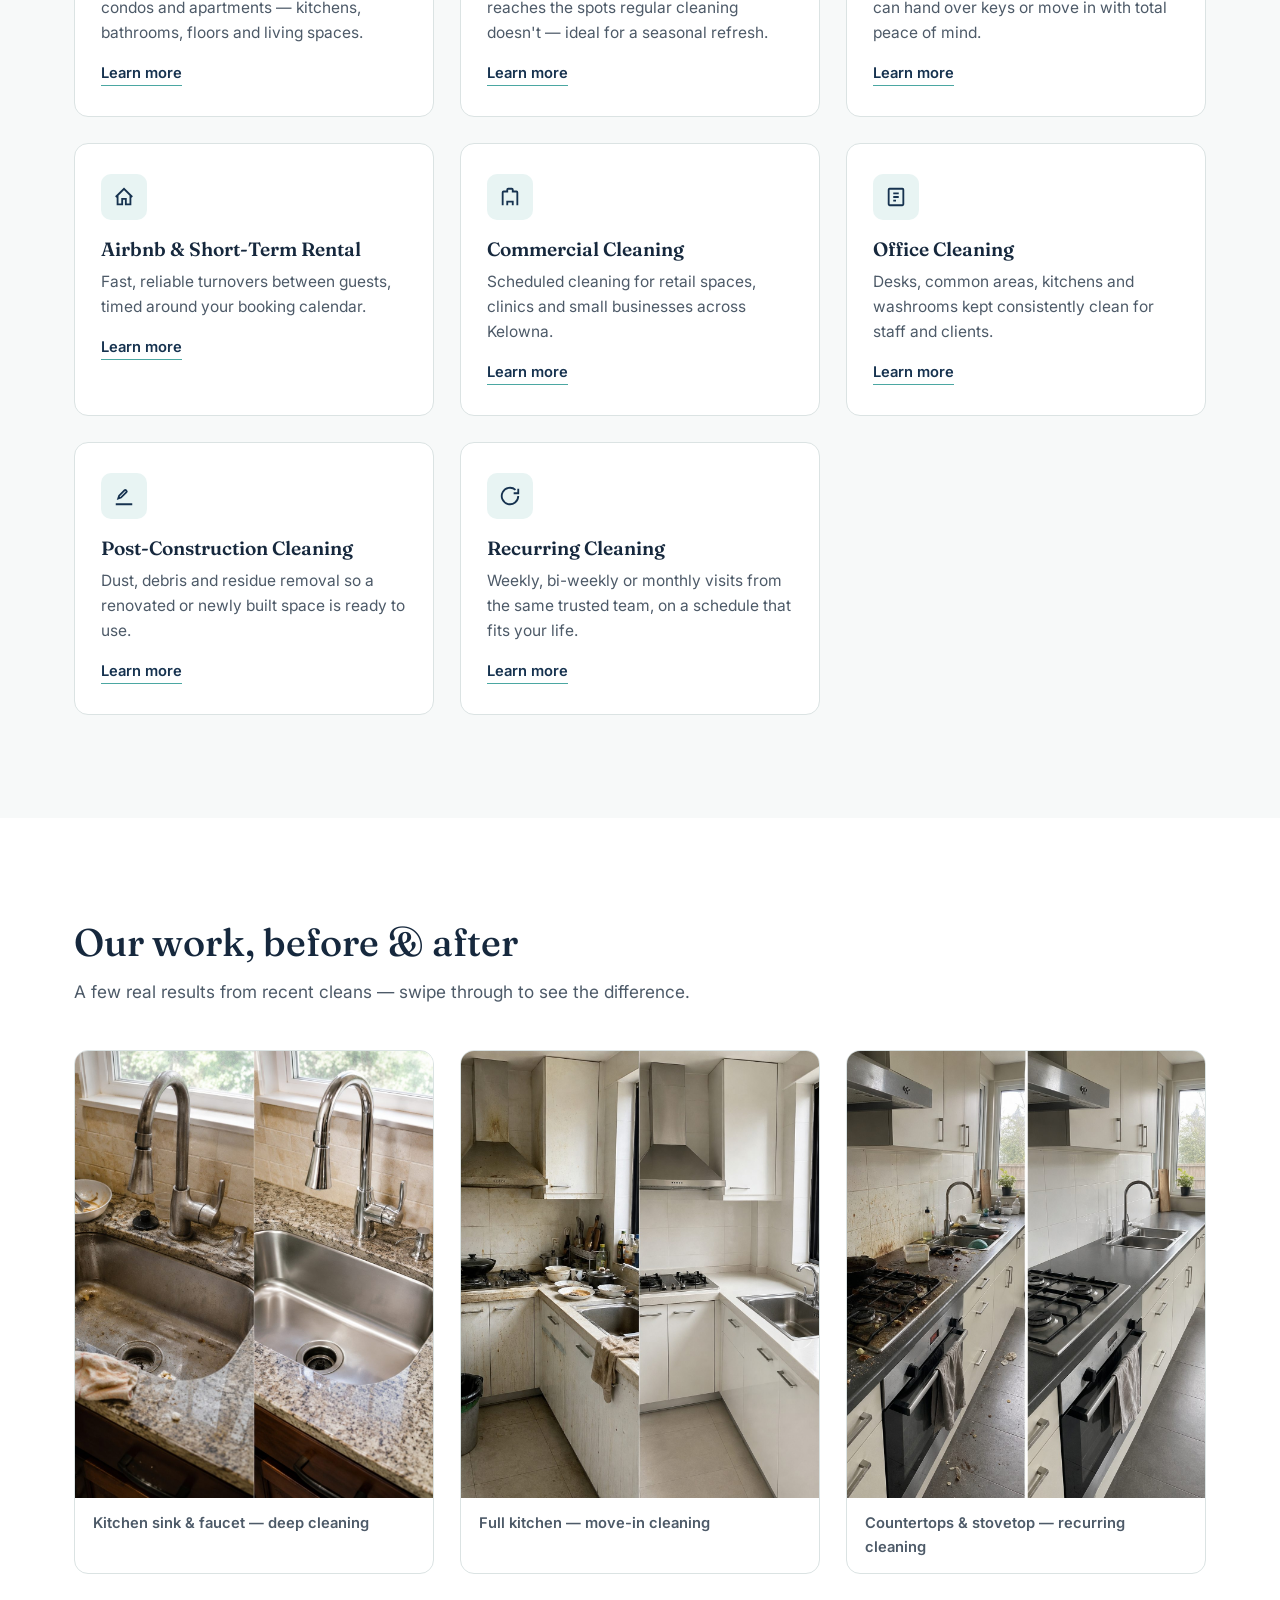
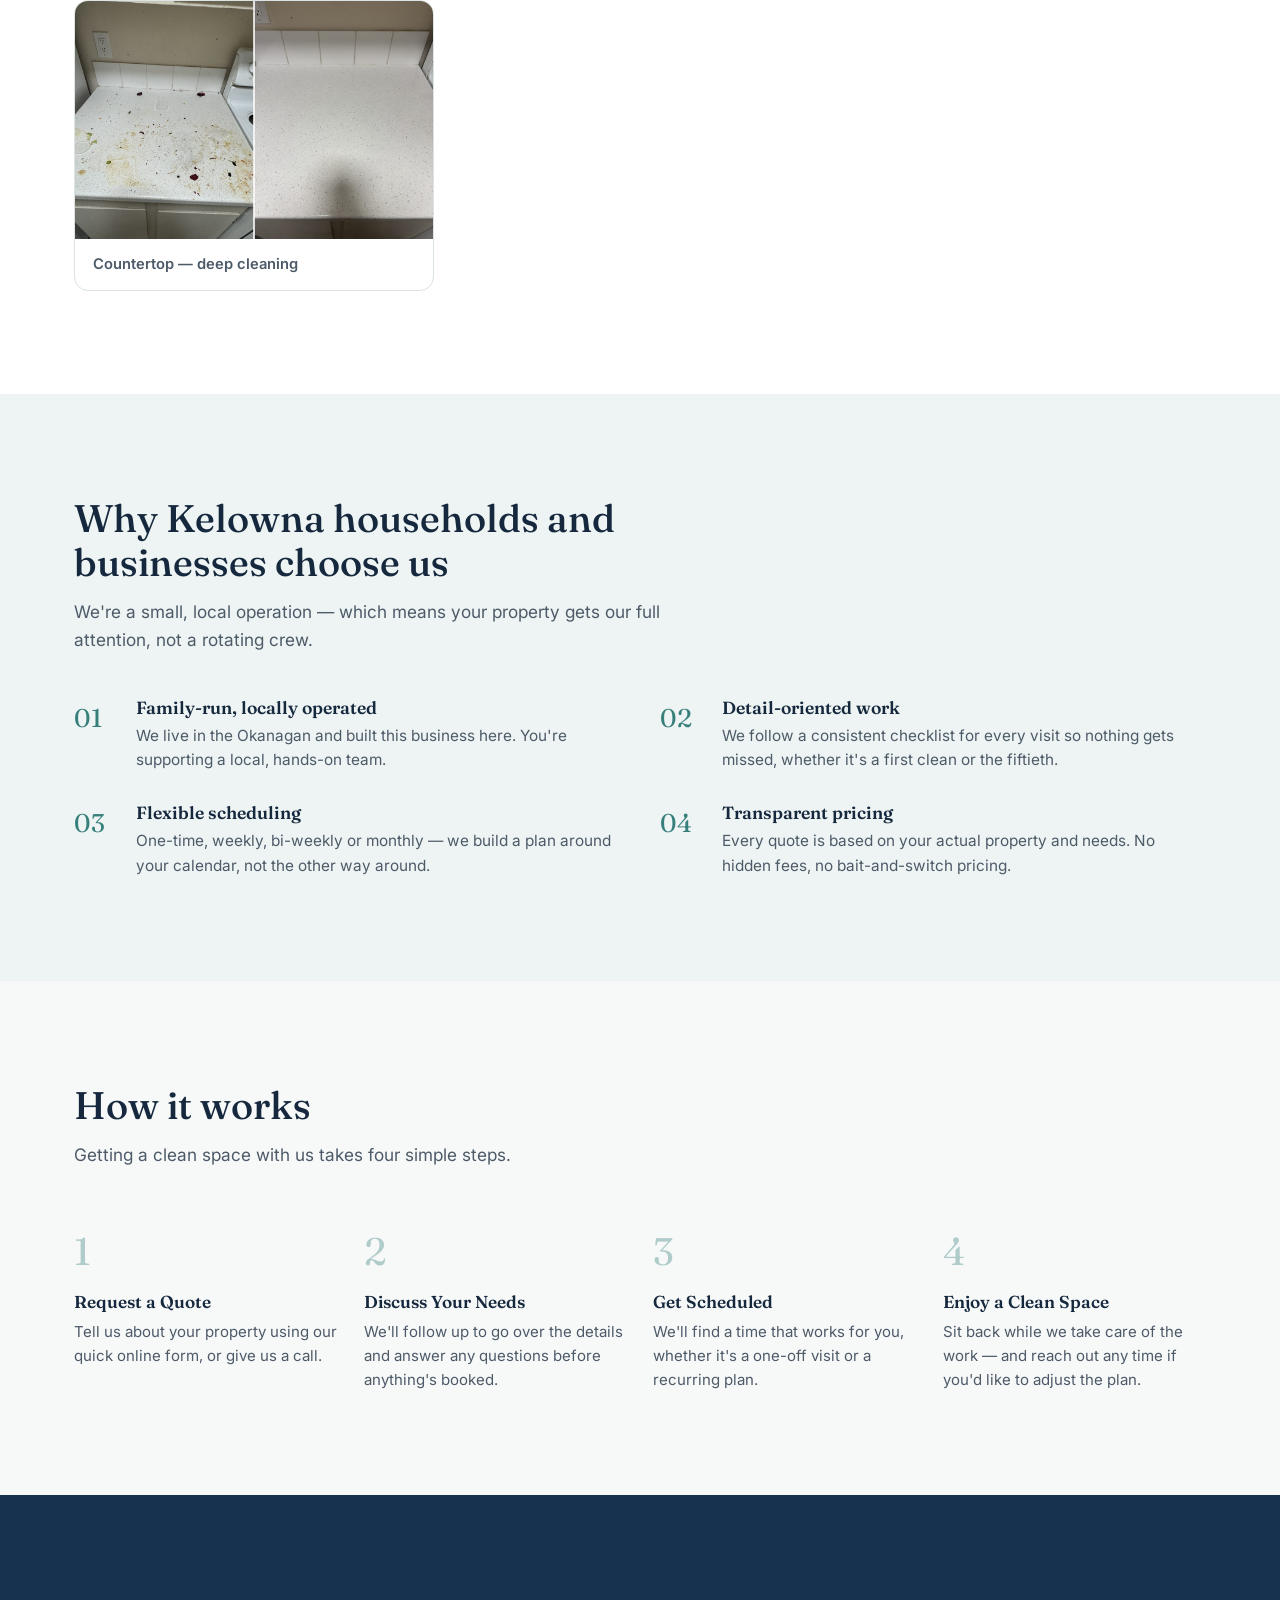
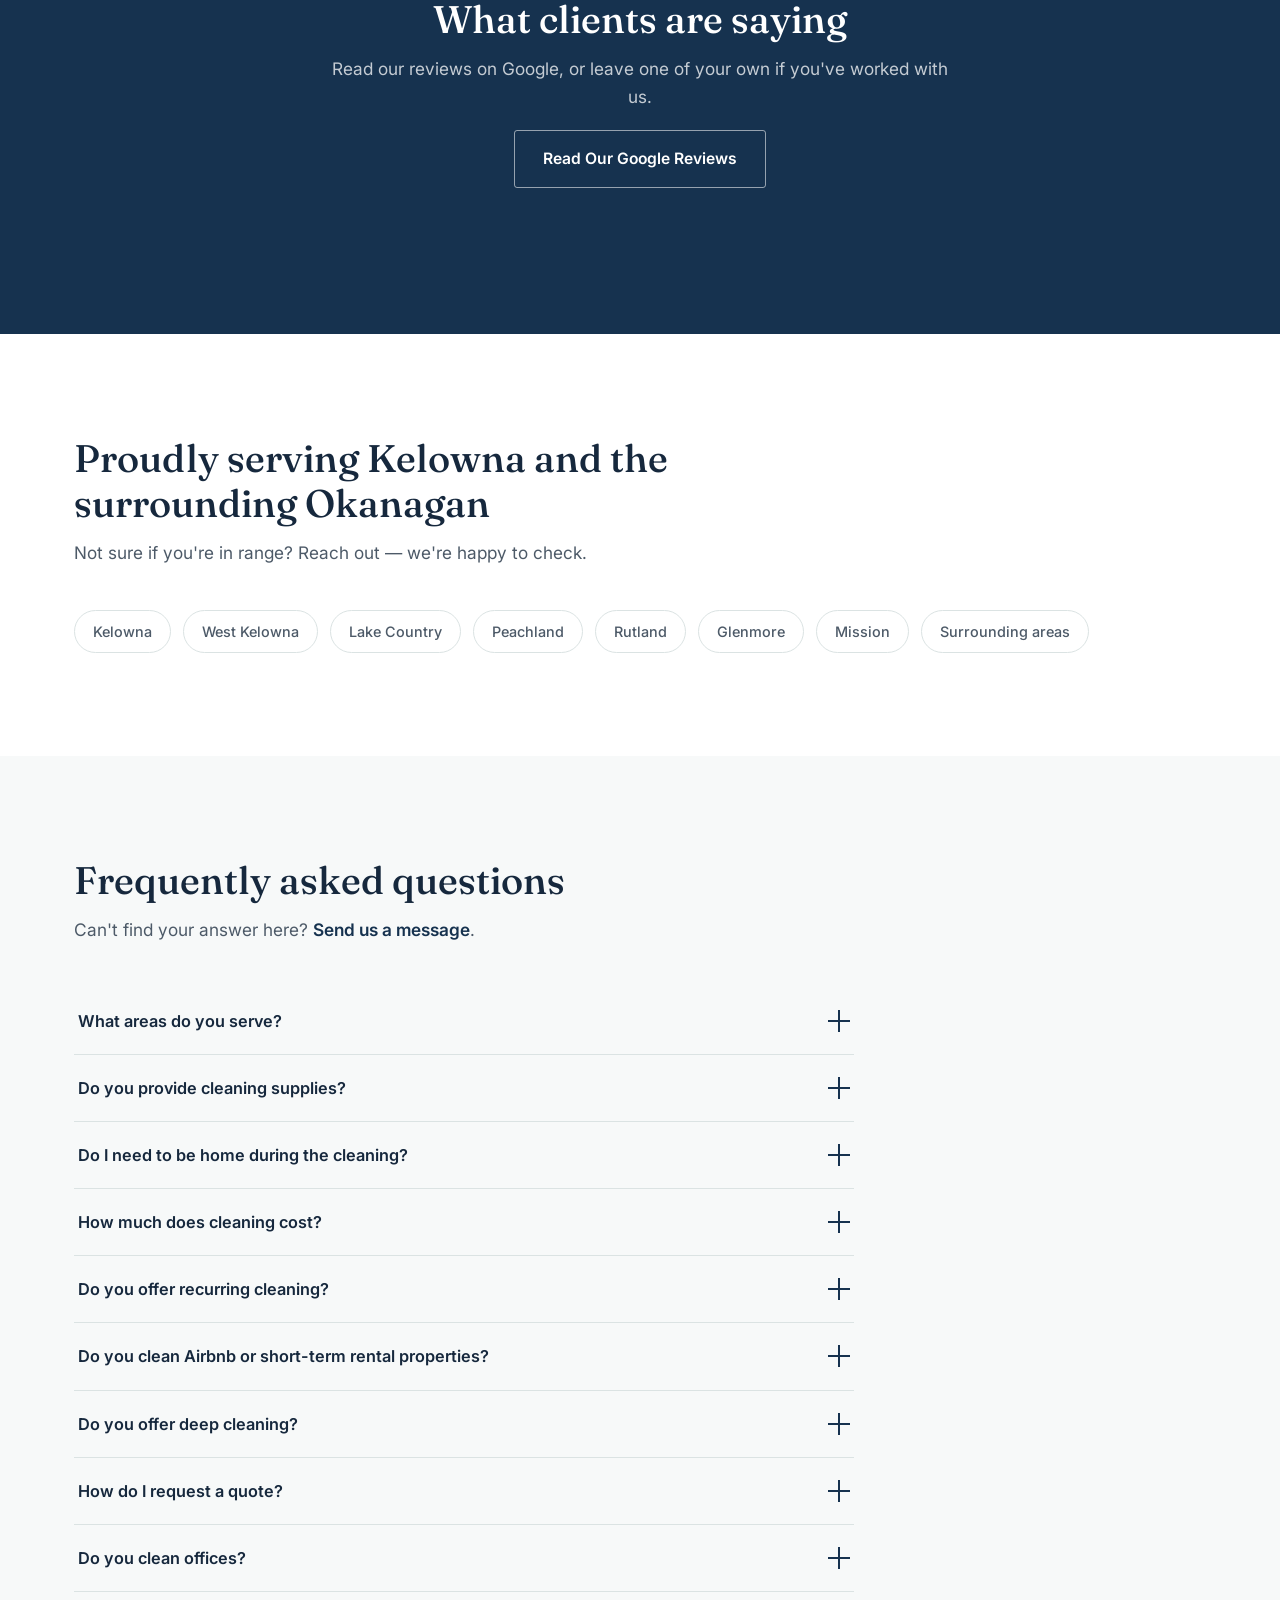
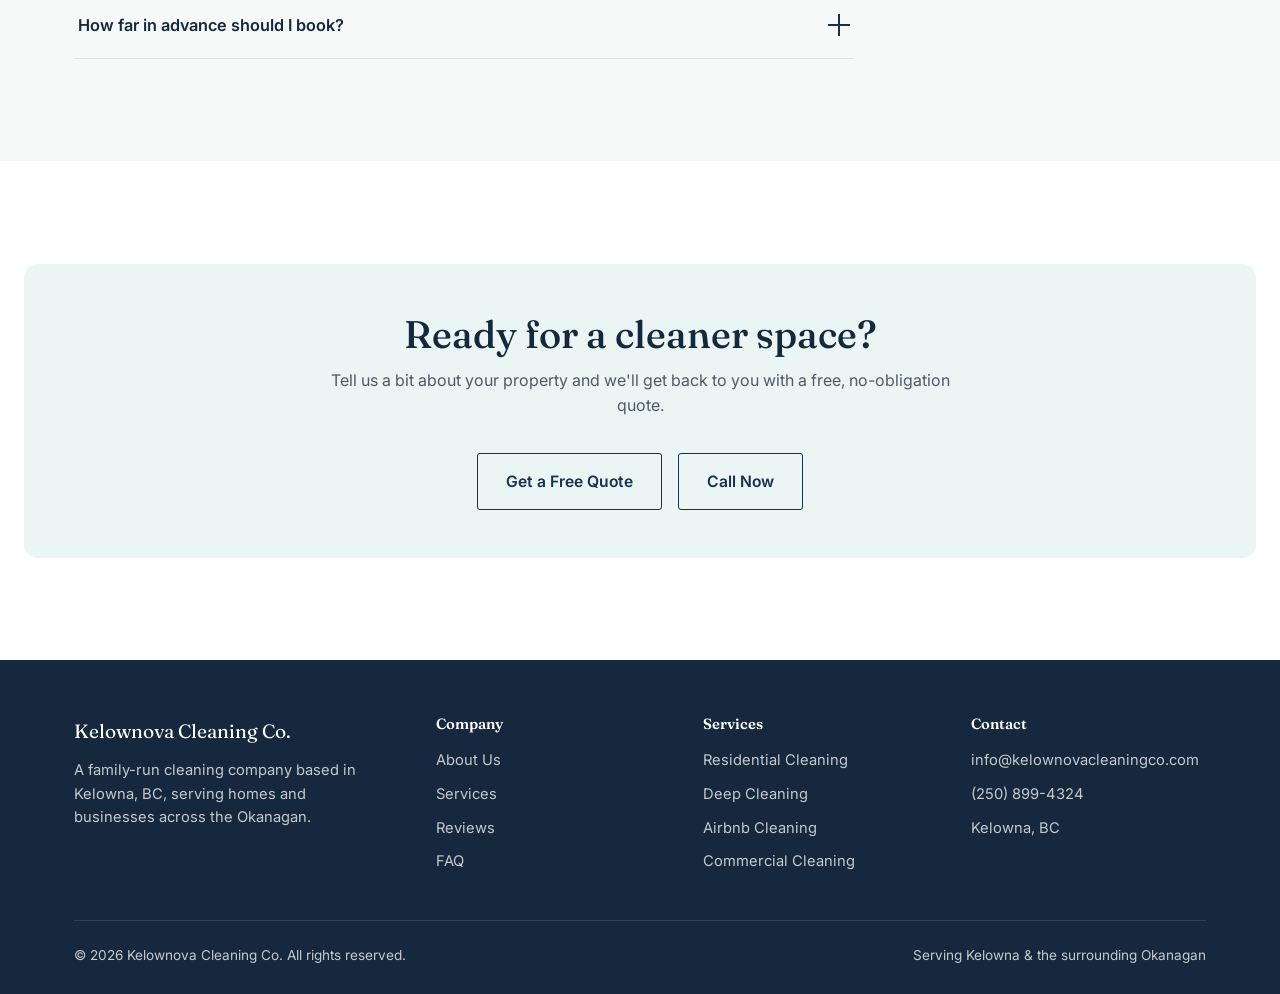
==== commit ee340d07: "Add files via upload" ====
--- a/index.html
+++ b/index.html
@@ -202,14 +202,18 @@
           </div>
         </div>
       </div>
-      <div class="hero-art" aria-hidden="true">
-        <svg viewBox="0 0 480 420" fill="none" xmlns="http://www.w3.org/2000/svg">
-          <circle cx="360" cy="90" r="46" fill="#4ba7a2" opacity="0.9"/>
-          <path d="M0 260 L90 160 L150 220 L230 120 L300 210 L480 150 L480 420 L0 420 Z" fill="#2f7a74" opacity="0.55"/>
-          <path d="M0 300 L110 210 L190 270 L260 190 L340 260 L480 200 L480 420 L0 420 Z" fill="#edf4f3" opacity="0.9"/>
-          <path d="M0 340 Q120 300 240 340 T480 330" stroke="#4ba7a2" stroke-width="4" fill="none" opacity="0.7"/>
-          <path d="M0 365 Q120 335 240 365 T480 355" stroke="#f7f9f9" stroke-width="3" fill="none" opacity="0.5"/>
-        </svg>
+      <div class="hero-art">
+        <div class="hero-photo-frame">
+          <img src="assets/hero-photo.jpg" alt="A sparkling clean kitchen after a Kelownova Cleaning Co. service in Kelowna" width="561" height="780">
+          <div class="hero-sparkle" aria-hidden="true">
+            <svg viewBox="0 0 100 100" xmlns="http://www.w3.org/2000/svg">
+              <path d="M50 4 L58 40 L96 50 L58 60 L50 96 L42 60 L4 50 L42 40 Z" fill="#4ba7a2"/>
+            </svg>
+          </div>
+          <div class="hero-badge">
+            <span>✦</span> Real client result
+          </div>
+        </div>
       </div>
     </div>
   </section>
@@ -399,27 +403,10 @@
   <!-- REVIEWS -->
   <section id="reviews" class="reviews">
     <div class="container">
-      <div class="section-head reveal">
+      <div class="section-head center reveal">
         <h2>What clients are saying</h2>
         <p>Read our reviews on Google, or leave one of your own if you've worked with us.</p>
         <a href="https://maps.app.goo.gl/NkXBc3kYCVLz9hh27?g_st=ic" class="btn btn-secondary" target="_blank" rel="noopener" style="margin-top:20px;">Read Our Google Reviews</a>
-      </div>
-      <div class="grid-3">
-        <div class="review-card reveal">
-          <div class="stars" aria-hidden="true">★★★★★</div>
-          <p class="quote">Placeholder for a real client review &mdash; to be added once available.</p>
-          <div class="who">Client name &middot; Kelowna</div>
-        </div>
-        <div class="review-card reveal">
-          <div class="stars" aria-hidden="true">★★★★★</div>
-          <p class="quote">Placeholder for a real client review &mdash; to be added once available.</p>
-          <div class="who">Client name &middot; Kelowna</div>
-        </div>
-        <div class="review-card reveal">
-          <div class="stars" aria-hidden="true">★★★★★</div>
-          <p class="quote">Placeholder for a real client review &mdash; to be added once available.</p>
-          <div class="who">Client name &middot; Kelowna</div>
-        </div>
       </div>
     </div>
   </section>
--- a/style.css
+++ b/style.css
@@ -413,11 +413,61 @@
 
 .hero-art {
   position: relative;
-}
-
-.hero-art svg {
+  display: flex;
+  justify-content: center;
+}
+
+.hero-photo-frame {
+  position: relative;
+  max-width: 360px;
+  width: 100%;
+  border-radius: 20px;
+  overflow: hidden;
+  box-shadow: 0 30px 60px -20px rgba(0, 0, 0, 0.45);
+  border: 1px solid rgba(255, 255, 255, 0.12);
+}
+
+.hero-photo-frame img {
   width: 100%;
   height: auto;
+  display: block;
+}
+
+.hero-sparkle {
+  position: absolute;
+  top: -22px;
+  right: -22px;
+  width: 64px;
+  height: 64px;
+  filter: drop-shadow(0 6px 14px rgba(0, 0, 0, 0.35));
+}
+
+.hero-badge {
+  position: absolute;
+  left: 16px;
+  bottom: 16px;
+  background: rgba(22, 40, 61, 0.88);
+  backdrop-filter: blur(4px);
+  color: #fff;
+  font-size: 0.82rem;
+  font-weight: 600;
+  padding: 9px 16px;
+  border-radius: 999px;
+  display: flex;
+  align-items: center;
+  gap: 6px;
+  border: 1px solid rgba(255, 255, 255, 0.18);
+}
+
+.hero-badge span {
+  color: var(--gold);
+}
+
+@media (max-width: 900px) {
+  .hero-photo-frame {
+    max-width: 300px;
+    margin-inline: auto;
+  }
 }
 
 @media (max-width: 900px) {
